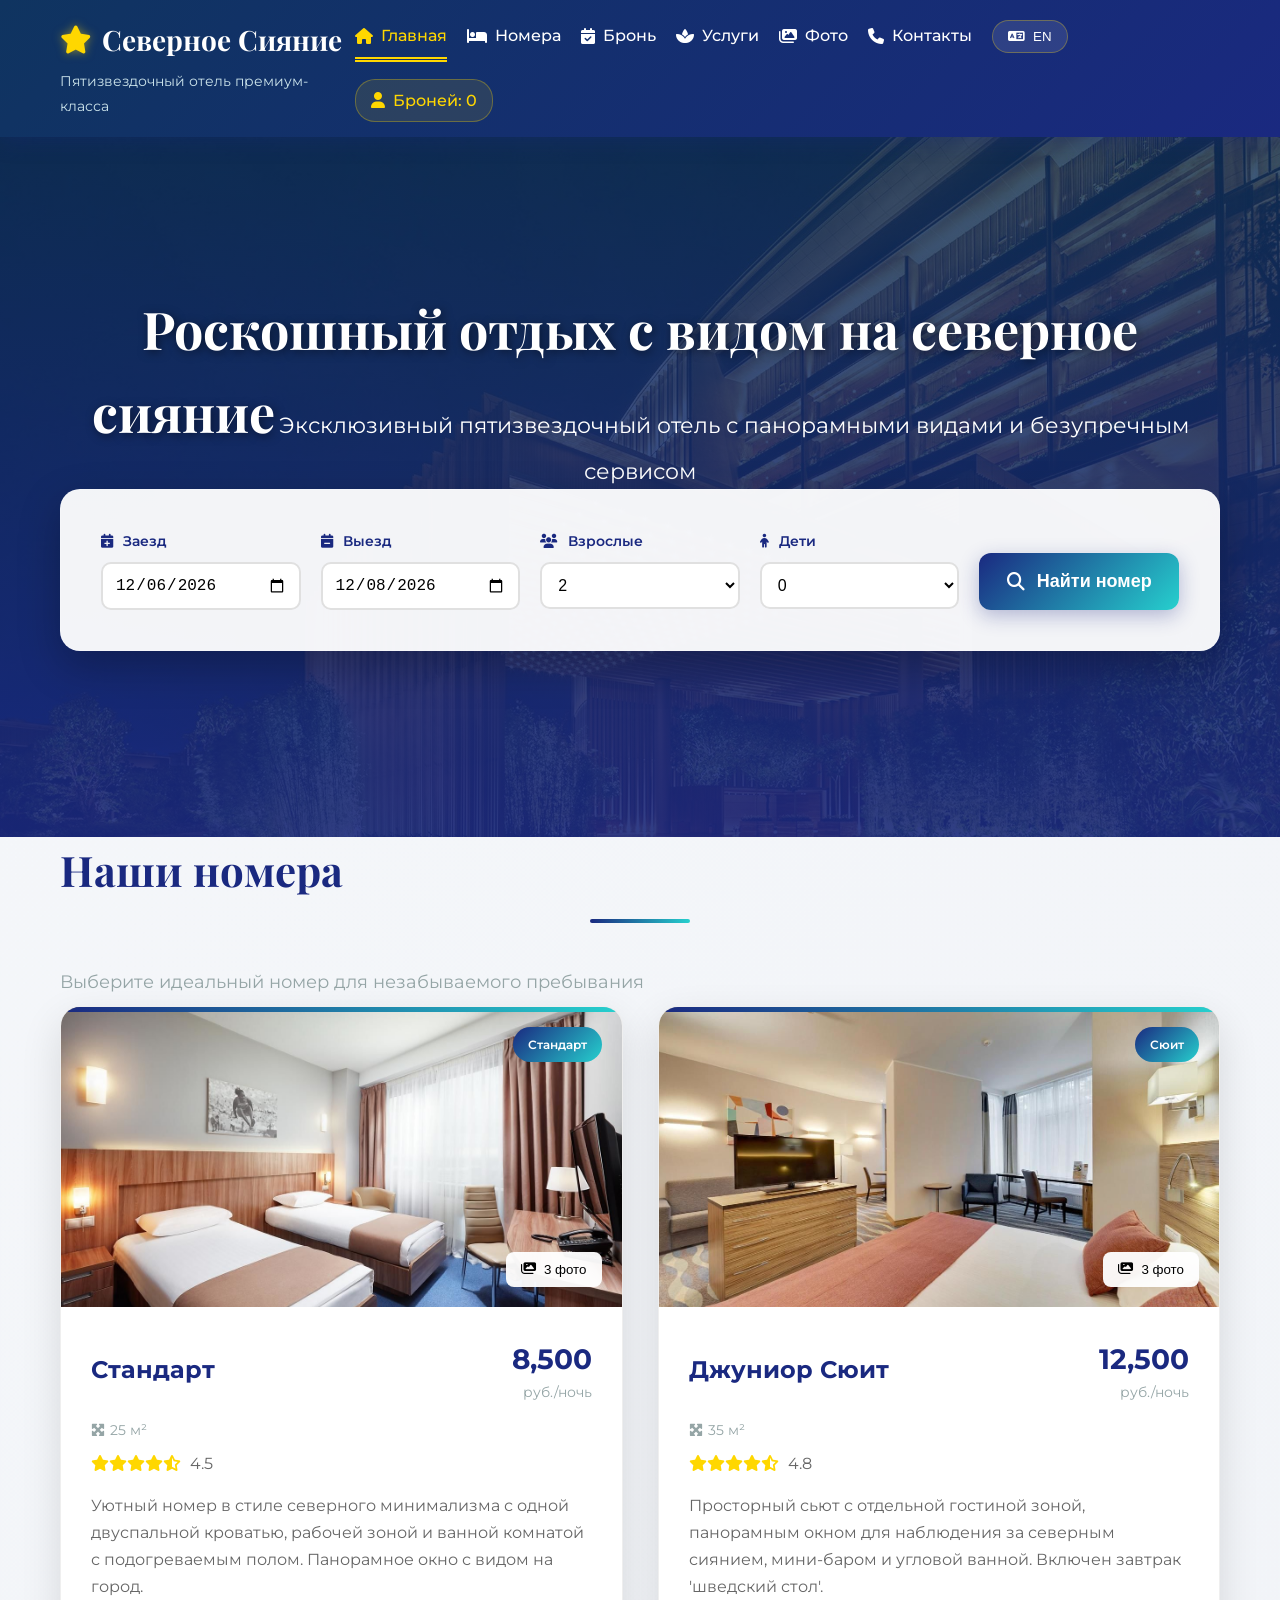
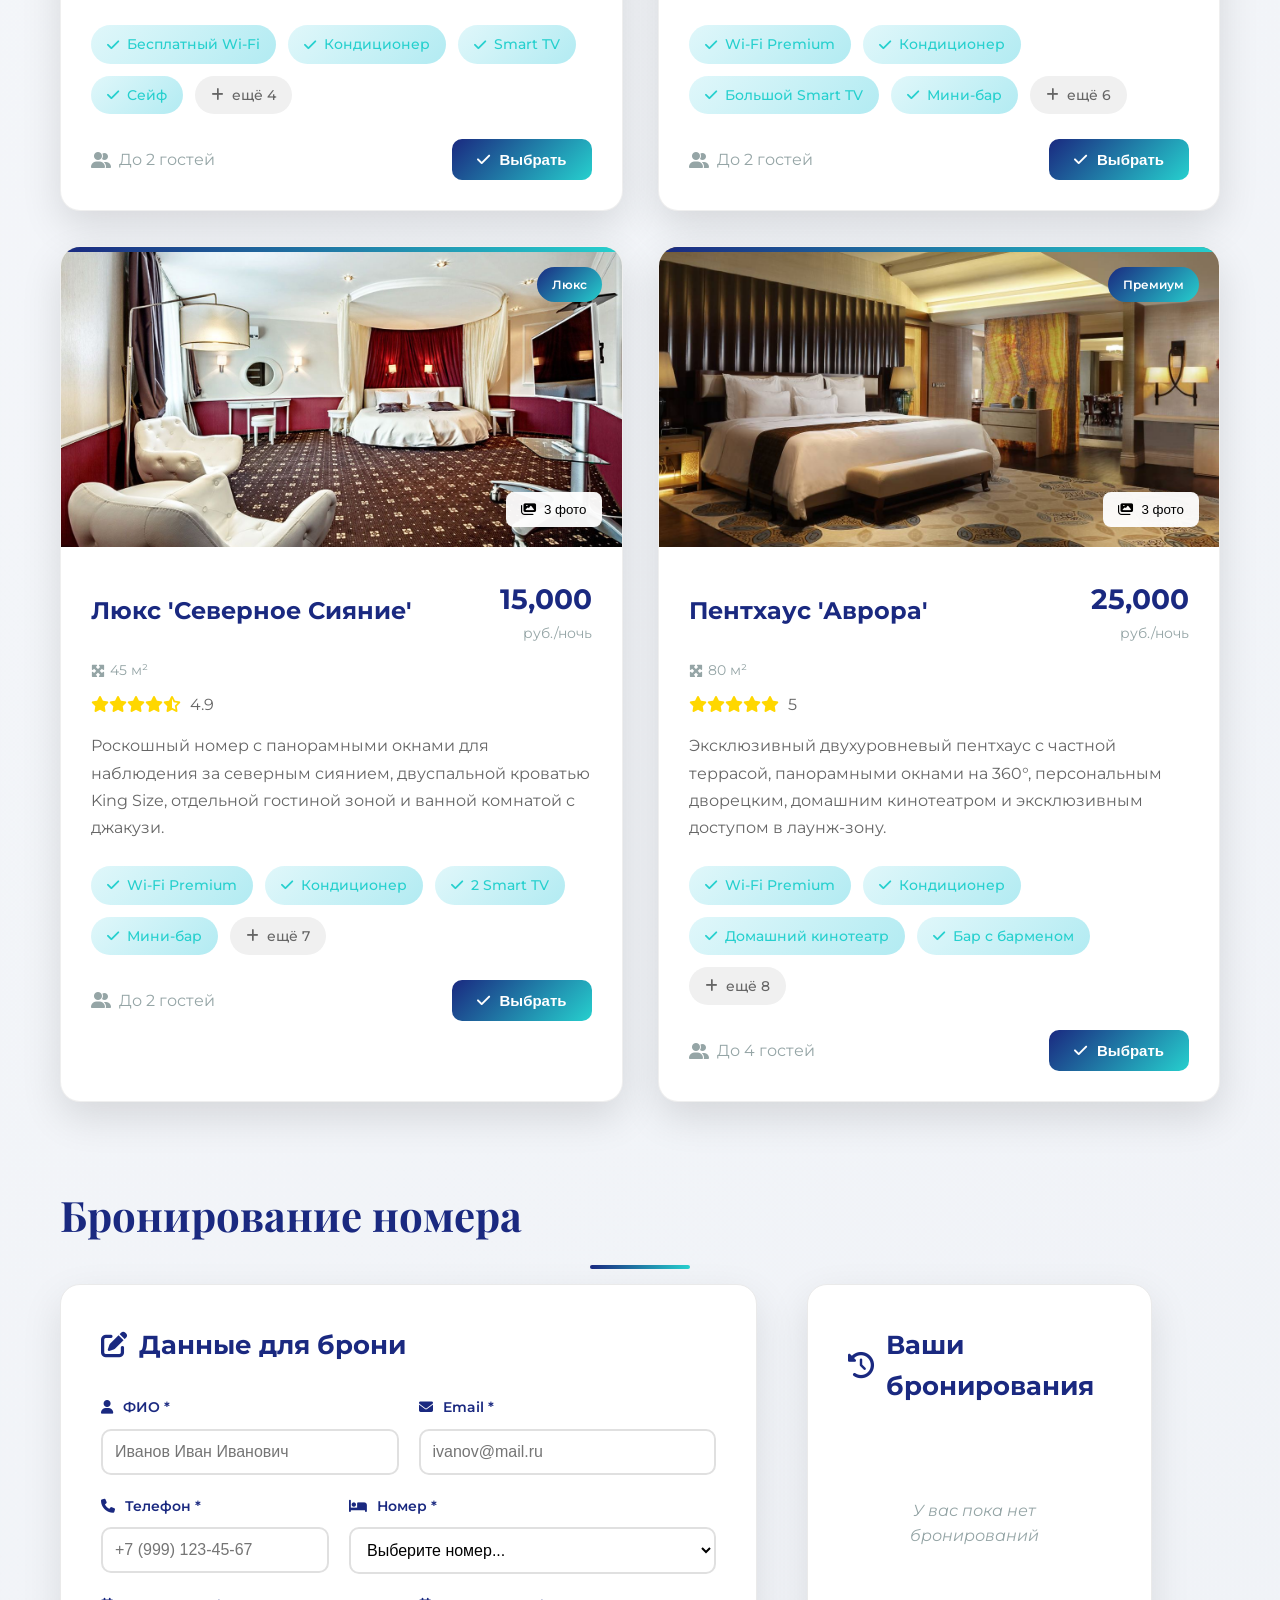
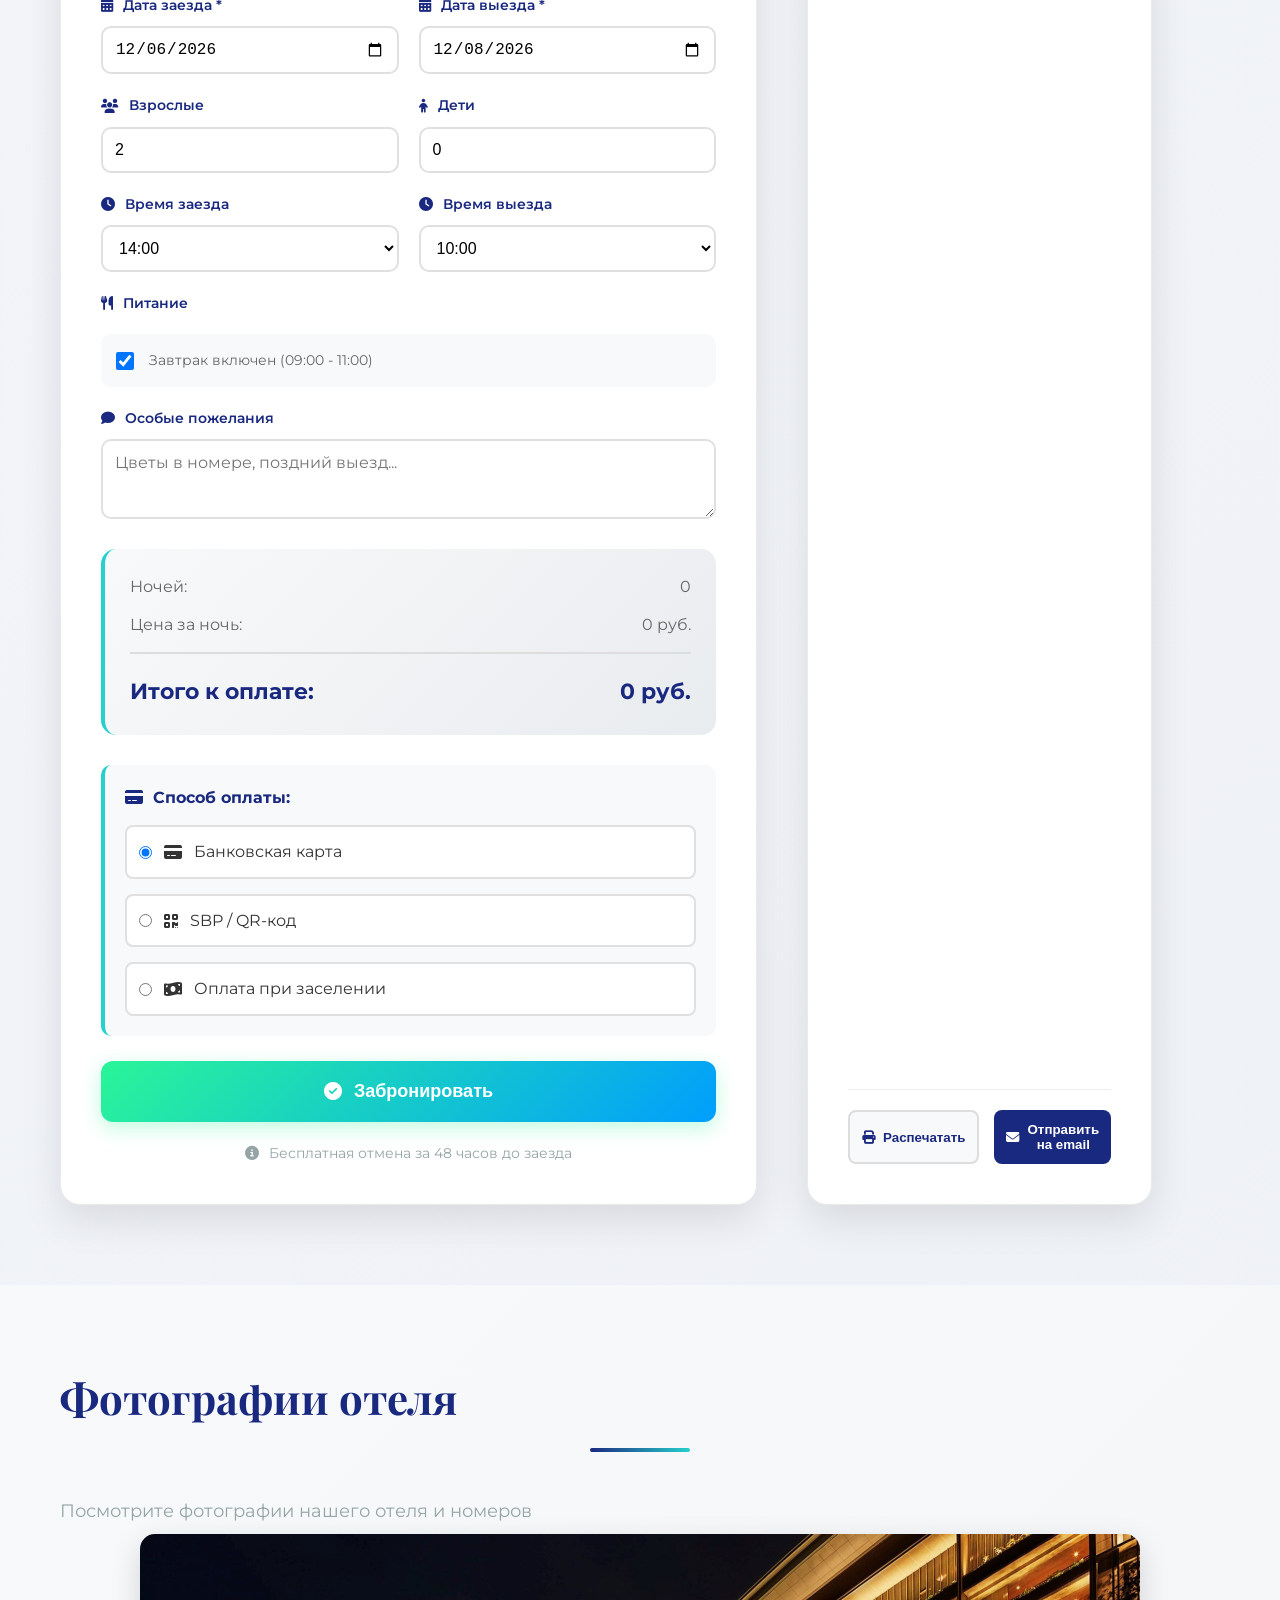
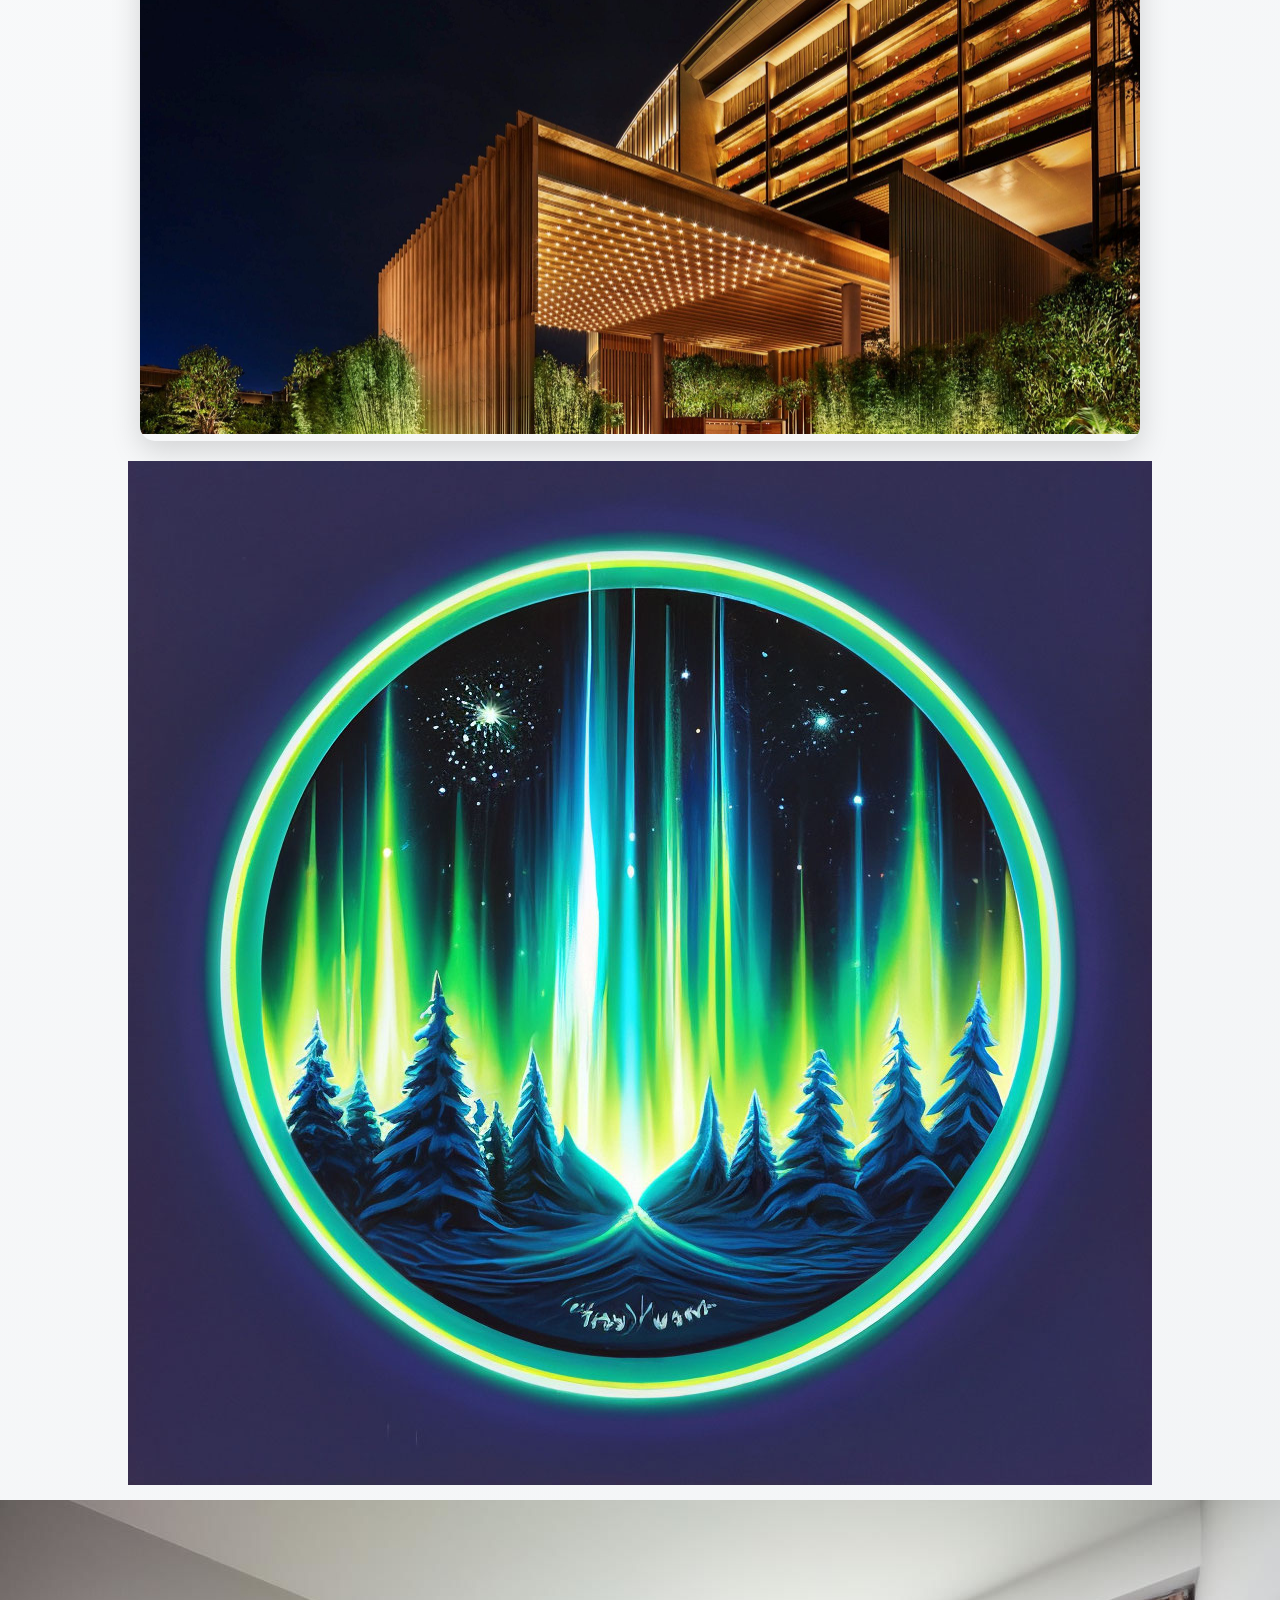
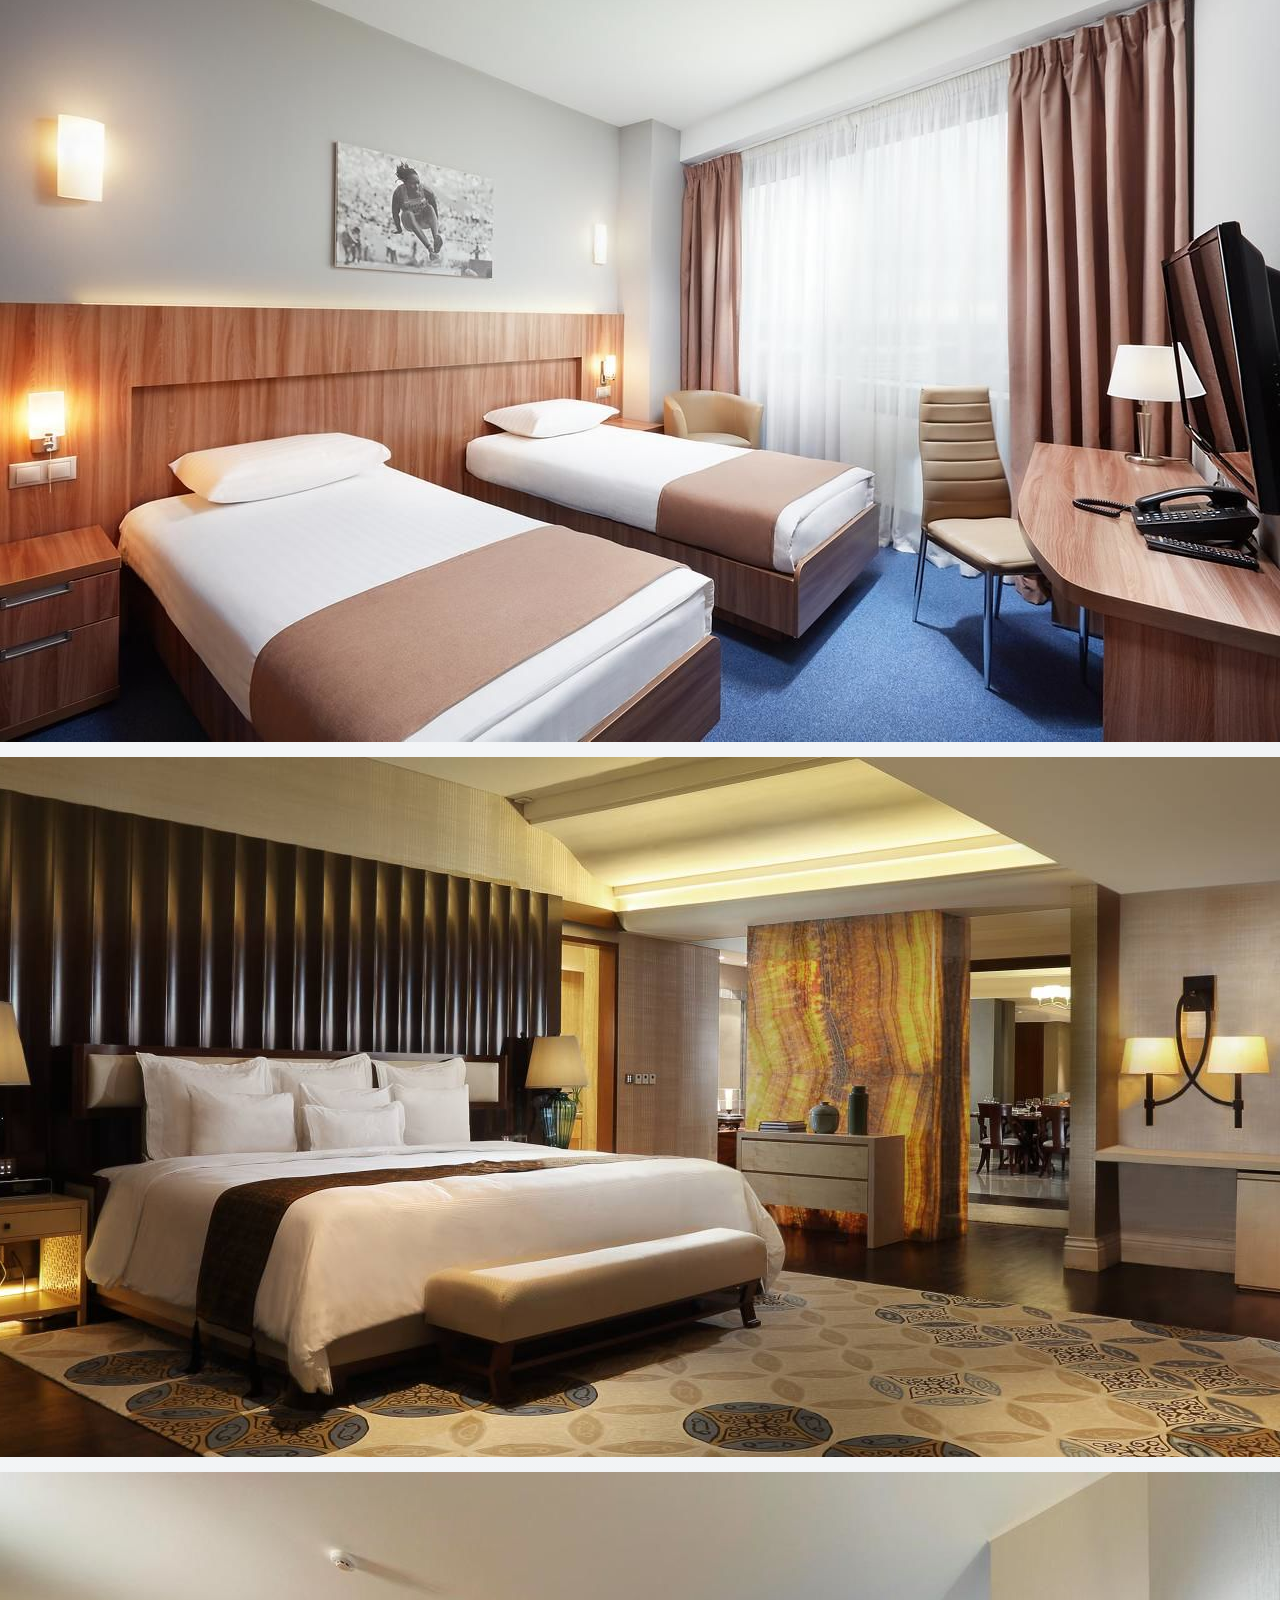
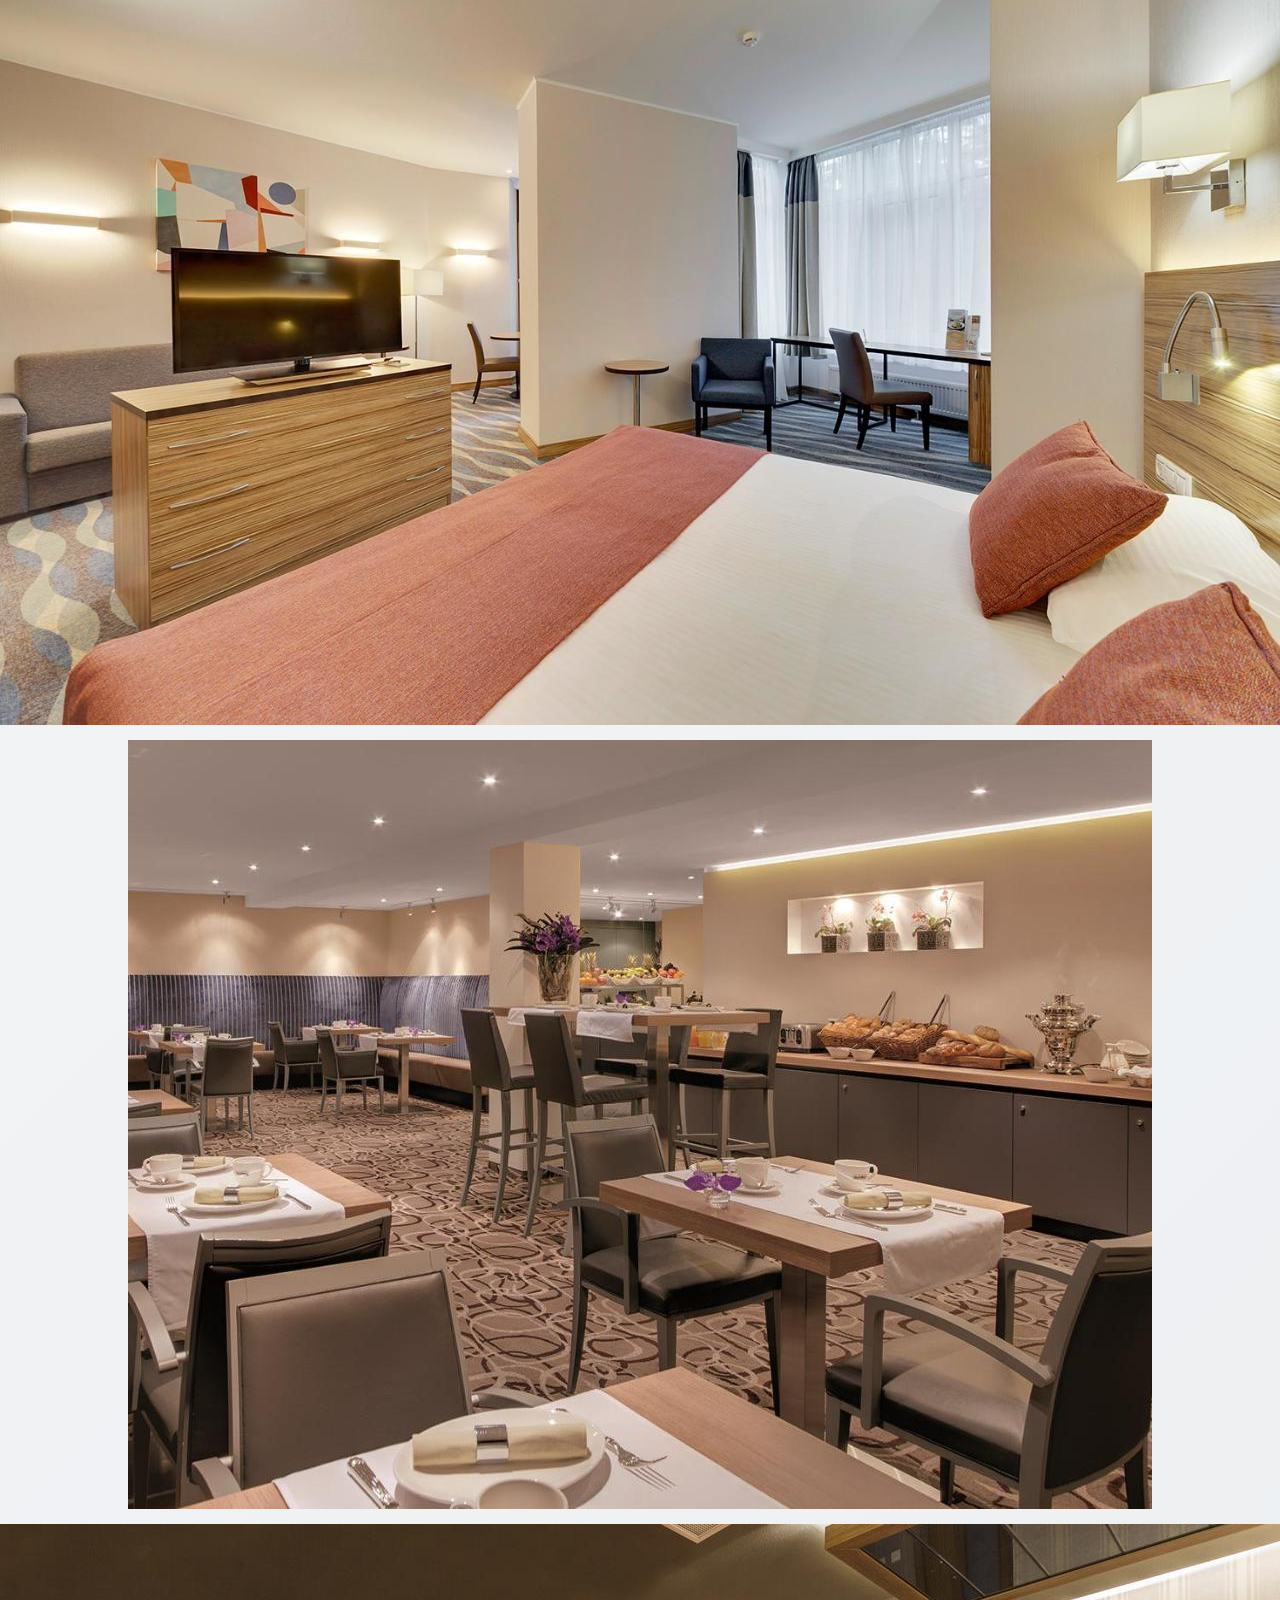
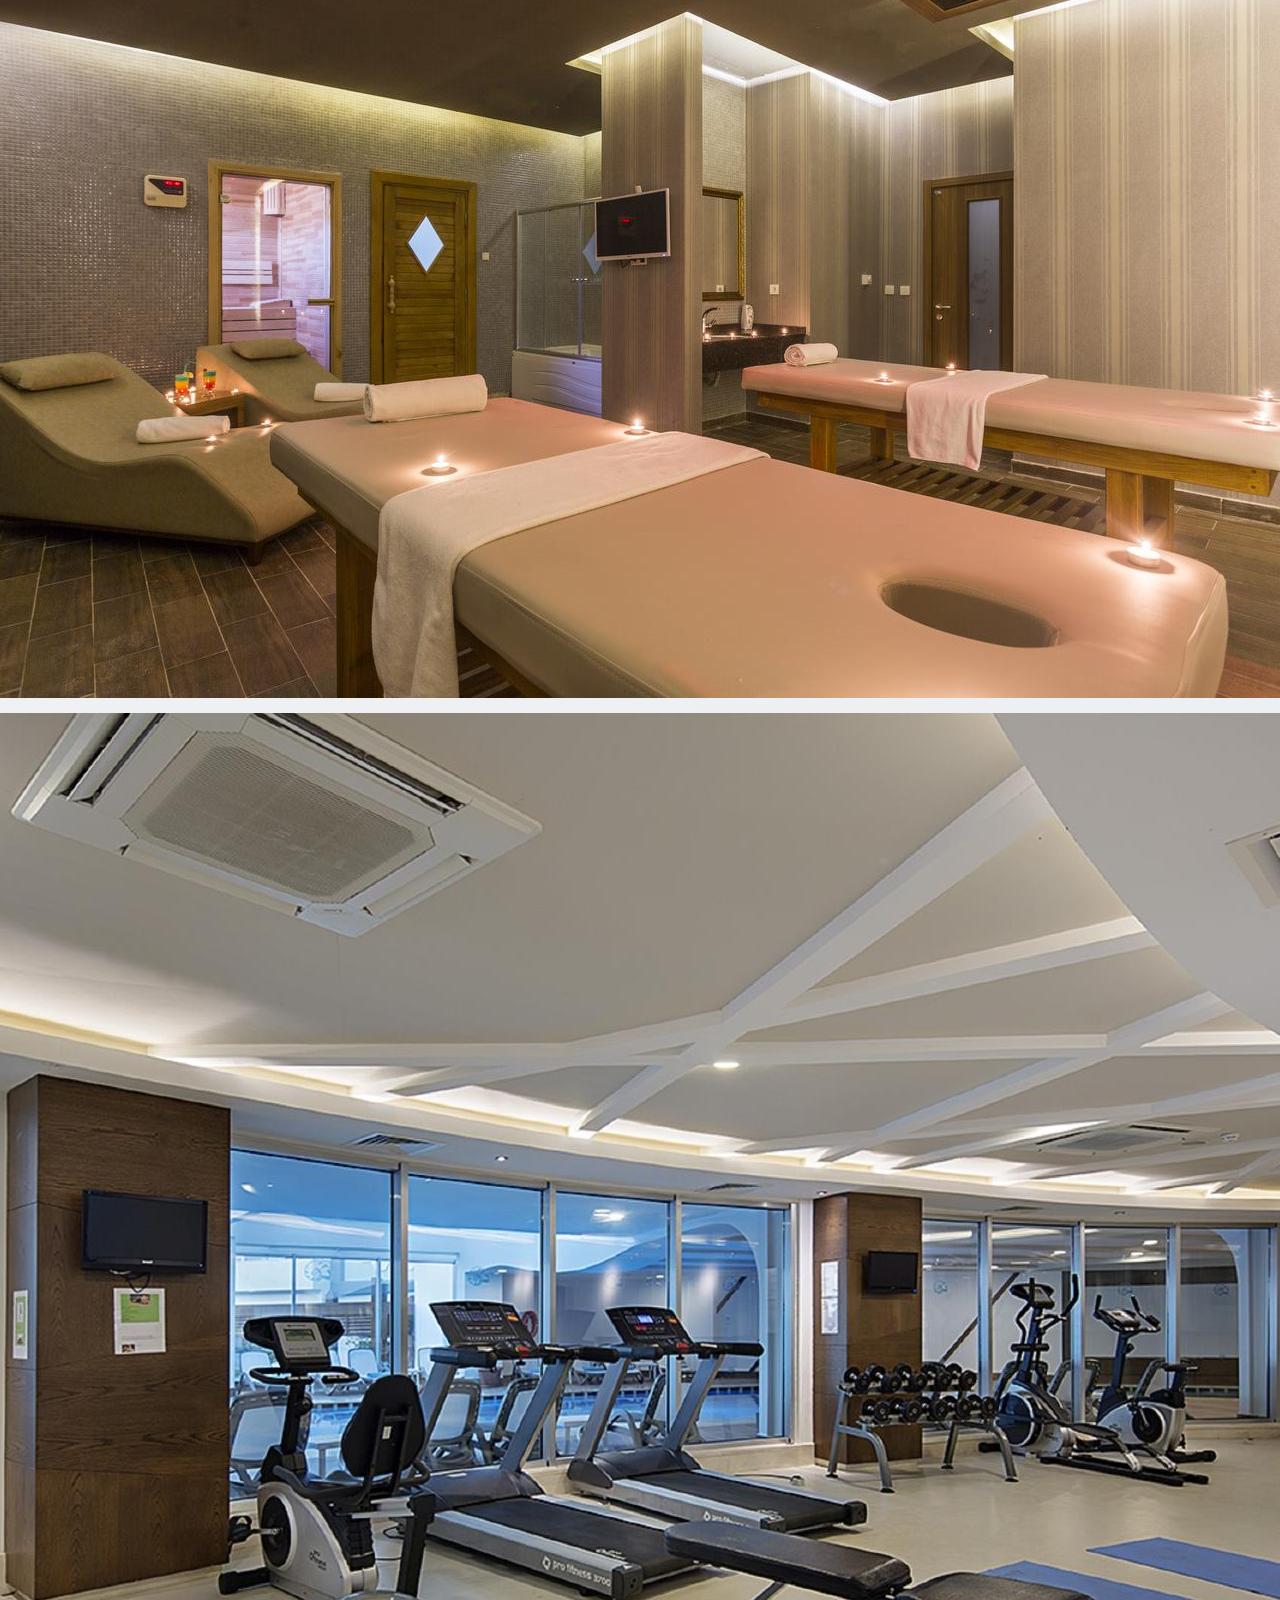
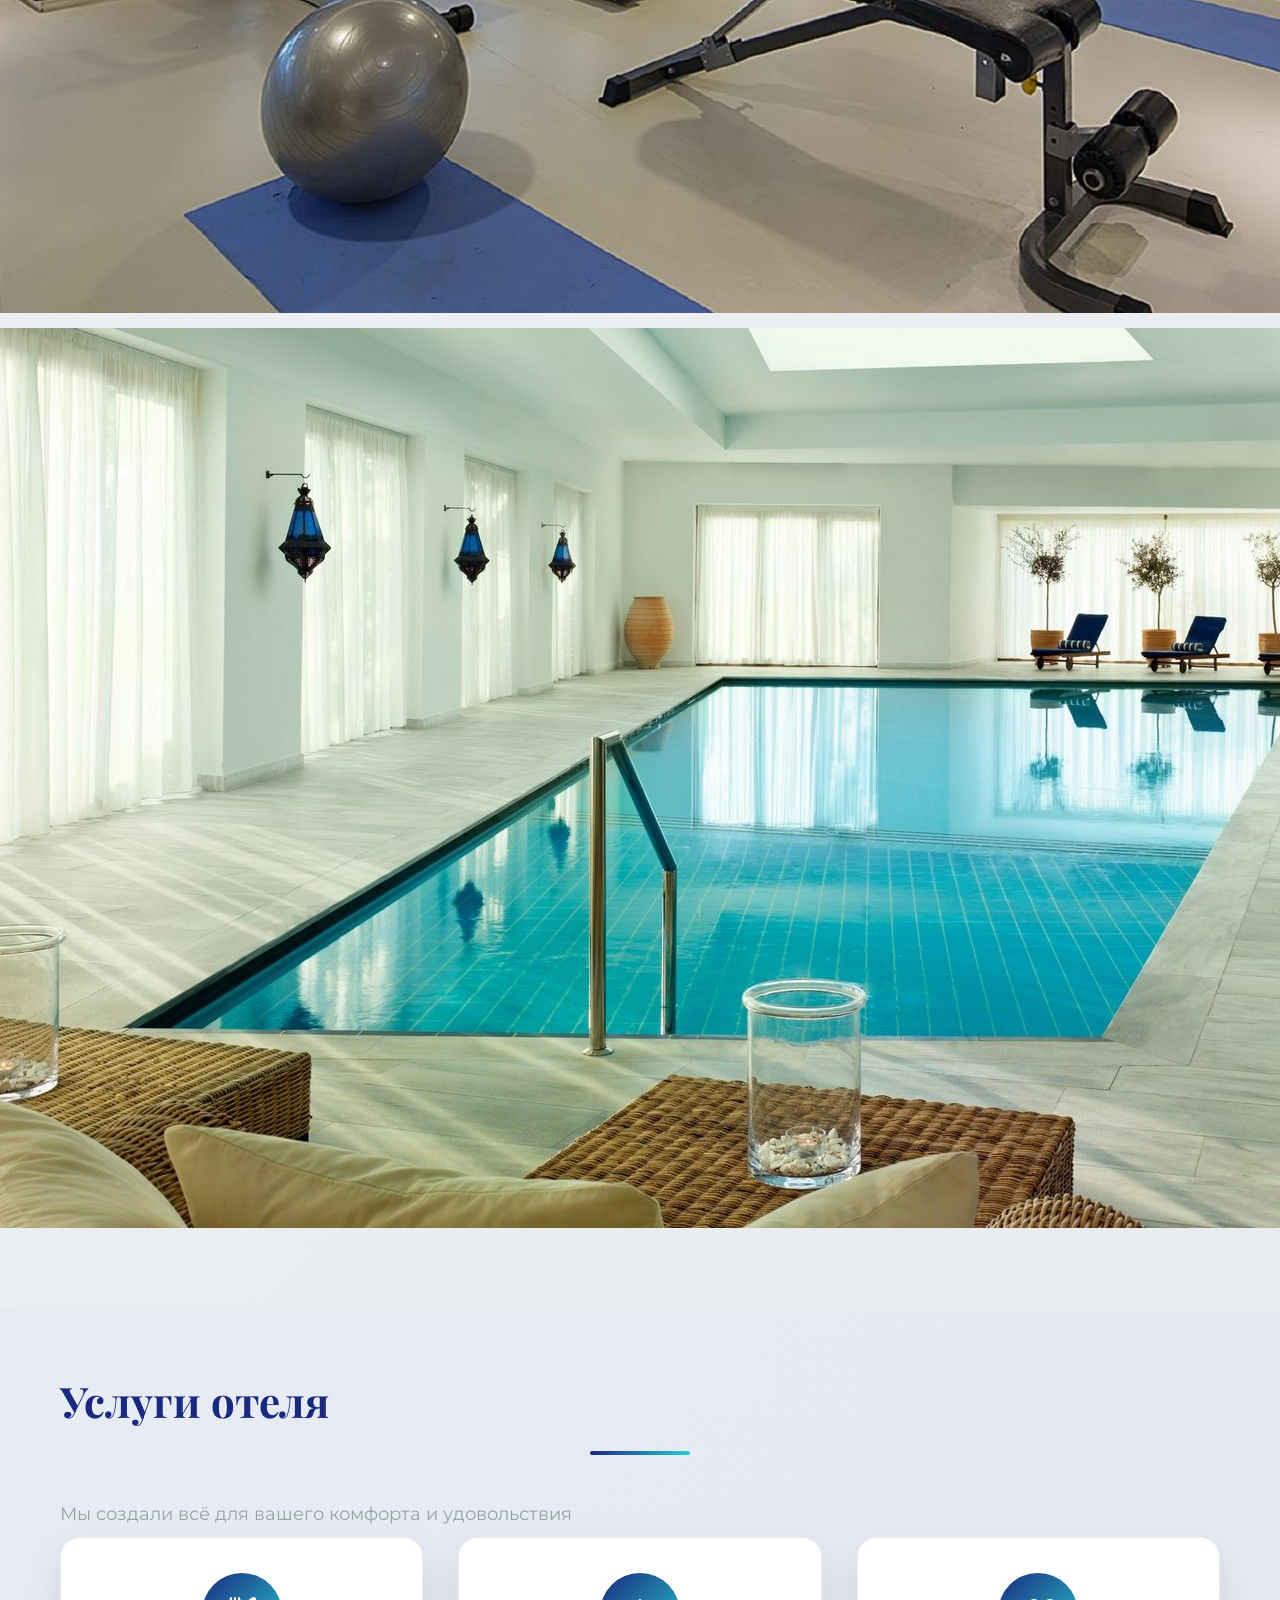
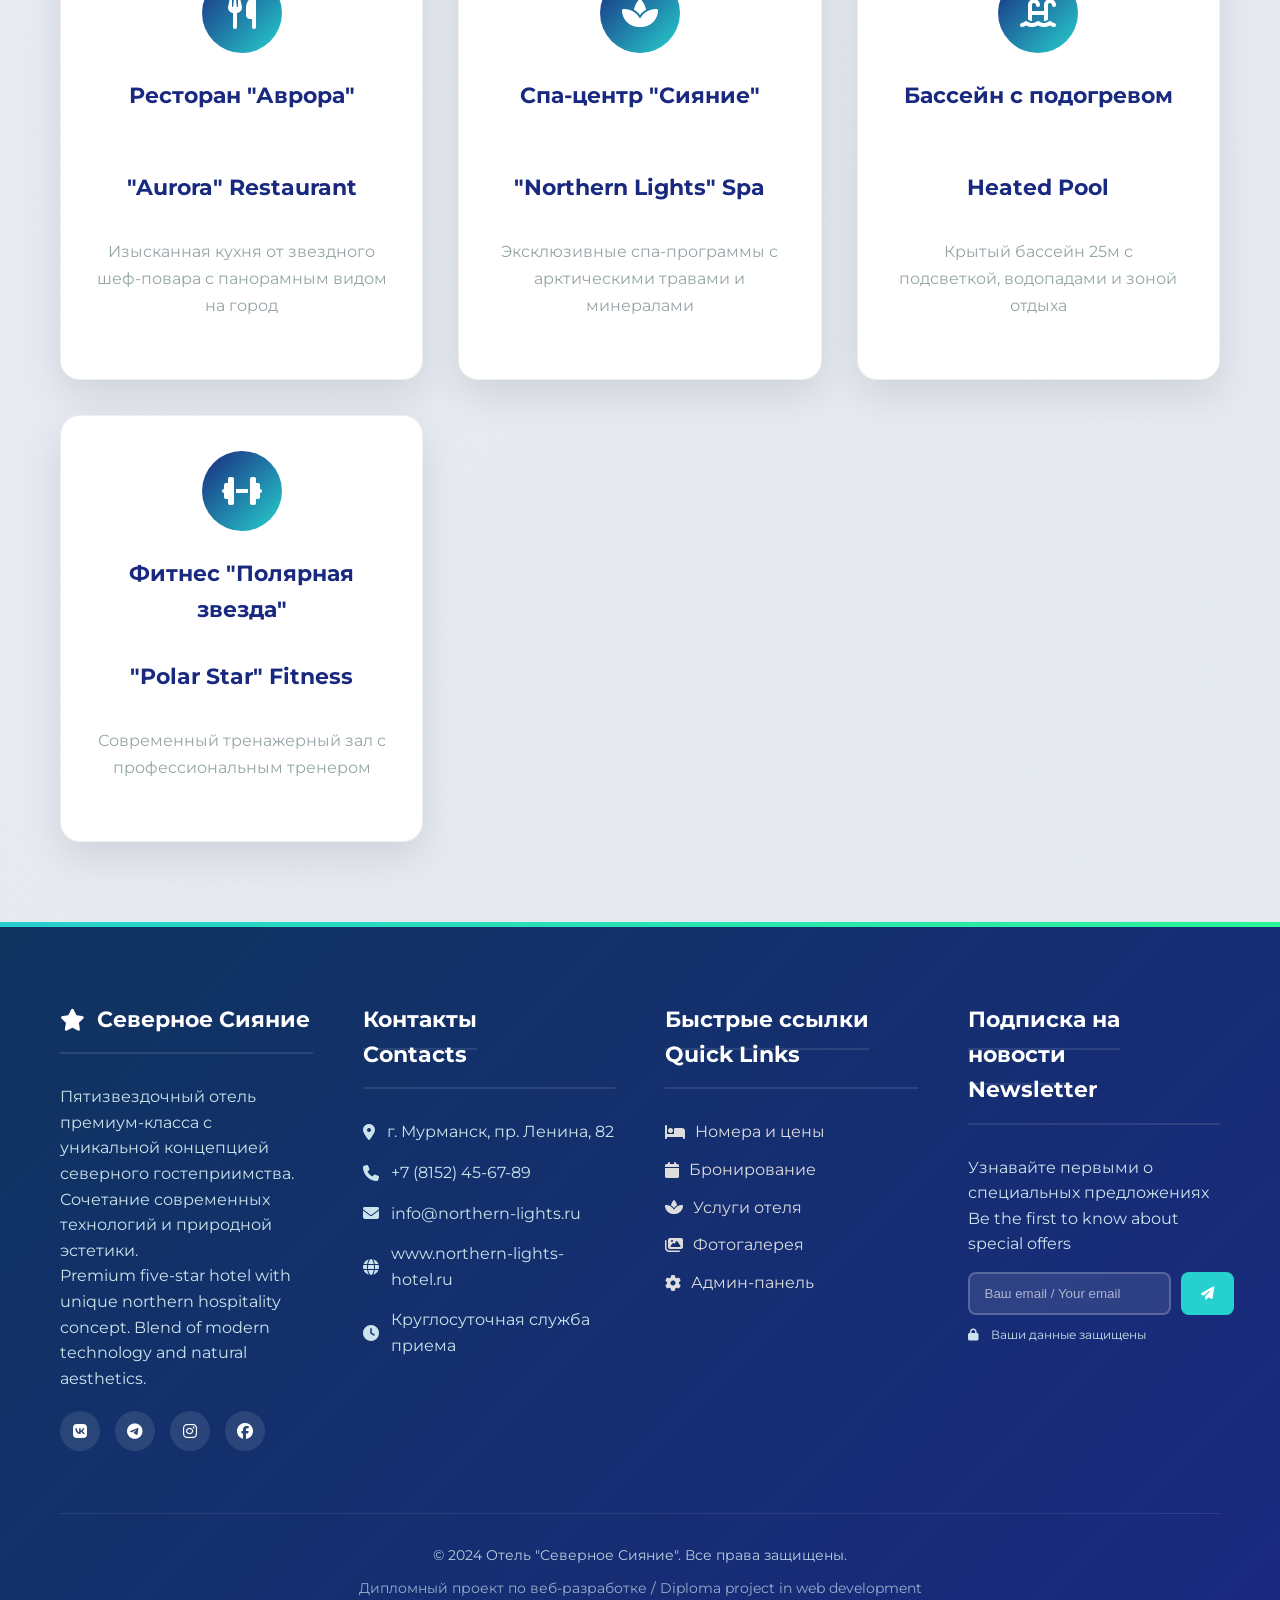
==== index.html @ 42840da8 "Add files via upload" ====
<!DOCTYPE html>
<html lang="ru">
<head>
    <meta charset="UTF-8">
    <meta name="viewport" content="width=device-width, initial-scale=1.0">
    <title>Hotel "Northern Lights" - Отель "Северное Сияние"</title>
    <link rel="stylesheet" href="styles.css">
    <link rel="stylesheet" href="https://cdnjs.cloudflare.com/ajax/libs/font-awesome/6.4.0/css/all.min.css">
    <link href="https://fonts.googleapis.com/css2?family=Montserrat:wght@300;400;500;600;700&family=Playfair+Display:wght@400;500;600&display=swap" rel="stylesheet">
    <link rel="stylesheet" href="https://cdn.jsdelivr.net/npm/swiper@9/swiper-bundle.min.css">
</head>
<body>
    <!-- Шапка -->
    <header class="header">
        <div class="container">
            <div class="logo">
                <h1><i class="fas fa-star"></i> <span class="ru-text">Северное Сияние</span><span class="en-text">Northern Lights</span></h1>
                <p class="ru-text">Пятизвездочный отель премиум-класса</p>
                <p class="en-text">Premium five-star hotel</p>
            </div>
            <nav class="nav">
                <a href="#home" class="active"><i class="fas fa-home"></i> <span class="ru-text">Главная</span><span class="en-text">Home</span></a>
                <a href="#rooms"><i class="fas fa-bed"></i> <span class="ru-text">Номера</span><span class="en-text">Rooms</span></a>
                <a href="#booking"><i class="fas fa-calendar-check"></i> <span class="ru-text">Бронь</span><span class="en-text">Booking</span></a>
                <a href="#services"><i class="fas fa-spa"></i> <span class="ru-text">Услуги</span><span class="en-text">Services</span></a>
                <a href="#gallery"><i class="fas fa-images"></i> <span class="ru-text">Фото</span><span class="en-text">Photos</span></a>
                <a href="#contacts"><i class="fas fa-phone"></i> <span class="ru-text">Контакты</span><span class="en-text">Contacts</span></a>
                <button class="lang-switcher" id="langSwitch">
                    <i class="fas fa-language"></i> EN/RU
                </button>
                <a href="admin-panel.html" class="admin-btn"><i class="fas fa-cog"></i> <span class="ru-text">Админ</span><span class="en-text">Admin</span></a>
            </nav>
        </div>
    </header>

    <!-- Герой-секция -->
    <section class="hero" id="home">
        <div class="hero-bg"></div>
        <div class="container">
            <div class="hero-content">
                <h2 class="ru-text">Роскошный отдых с видом на северное сияние</h2>
                <h2 class="en-text">Luxury vacation with aurora borealis view</h2>
                <p class="ru-text">Эксклюзивный пятизвездочный отель с панорамными видами и безупречным сервисом</p>
                <p class="en-text">Exclusive five-star hotel with panoramic views and impeccable service</p>
                
                <!-- Форма поиска -->
                <div class="search-box">
                    <div class="input-group">
                        <label><i class="fas fa-calendar-plus"></i> <span class="ru-text">Заезд</span><span class="en-text">Check-in</span></label>
                        <input type="date" id="checkin">
                    </div>
                    <div class="input-group">
                        <label><i class="fas fa-calendar-minus"></i> <span class="ru-text">Выезд</span><span class="en-text">Check-out</span></label>
                        <input type="date" id="checkout">
                    </div>
                    <div class="input-group">
                        <label><i class="fas fa-users"></i> <span class="ru-text">Взрослые</span><span class="en-text">Adults</span></label>
                        <select id="adults">
                            <option value="1">1</option>
                            <option value="2" selected>2</option>
                            <option value="3">3</option>
                            <option value="4">4</option>
                        </select>
                    </div>
                    <div class="input-group">
                        <label><i class="fas fa-child"></i> <span class="ru-text">Дети</span><span class="en-text">Children</span></label>
                        <select id="children">
                            <option value="0" selected>0</option>
                            <option value="1">1</option>
                            <option value="2">2</option>
                            <option value="3">3</option>
                        </select>
                    </div>
                    <button class="btn-search" id="searchBtn">
                        <i class="fas fa-search"></i> <span class="ru-text">Найти номер</span><span class="en-text">Find Room</span>
                    </button>
                </div>
            </div>
        </div>
    </section>

    <!-- Номера -->
    <section class="rooms" id="rooms">
        <div class="container">
            <h2 class="section-title ru-text">Наши номера</h2>
            <h2 class="section-title en-text">Our Rooms</h2>
            <p class="section-subtitle ru-text">Выберите идеальный номер для незабываемого пребывания</p>
            <p class="section-subtitle en-text">Choose the perfect room for an unforgettable stay</p>
            
            <div class="rooms-grid" id="roomsGrid">
                <!-- Номера загружаются через JS -->
            </div>
        </div>
    </section>

    <!-- Бронирование -->
    <section class="booking" id="booking">
        <div class="container">
            <h2 class="section-title ru-text">Бронирование номера</h2>
            <h2 class="section-title en-text">Room Booking</h2>
            
            <div class="booking-container">
                <div class="booking-form">
                    <h3><i class="fas fa-edit"></i> <span class="ru-text">Данные для брони</span><span class="en-text">Booking Details</span></h3>
                    
                    <div class="form-row">
                        <div class="input-group">
                            <label><i class="fas fa-user"></i> <span class="ru-text">ФИО *</span><span class="en-text">Full Name *</span></label>
                            <input type="text" id="fullName" placeholder="Иванов Иван Иванович" required>
                        </div>
                        <div class="input-group">
                            <label><i class="fas fa-envelope"></i> Email *</label>
                            <input type="email" id="email" placeholder="ivanov@mail.ru" required>
                        </div>
                    </div>
                    
                    <div class="form-row">
                        <div class="input-group">
                            <label><i class="fas fa-phone"></i> <span class="ru-text">Телефон *</span><span class="en-text">Phone *</span></label>
                            <input type="tel" id="phone" placeholder="+7 (999) 123-45-67" required>
                        </div>
                        <div class="input-group">
                            <label><i class="fas fa-bed"></i> <span class="ru-text">Номер *</span><span class="en-text">Room *</span></label>
                            <select id="roomSelect" required>
                                <option value=""><span class="ru-text">Выберите номер...</span><span class="en-text">Select room...</span></option>
                            </select>
                        </div>
                    </div>
                    
                    <div class="form-row">
                        <div class="input-group">
                            <label><i class="fas fa-calendar-alt"></i> <span class="ru-text">Дата заезда *</span><span class="en-text">Check-in Date *</span></label>
                            <input type="date" id="bookCheckin" required>
                        </div>
                        <div class="input-group">
                            <label><i class="fas fa-calendar-alt"></i> <span class="ru-text">Дата выезда *</span><span class="en-text">Check-out Date *</span></label>
                            <input type="date" id="bookCheckout" required>
                        </div>
                    </div>
                    
                    <div class="form-row">
                        <div class="input-group">
                            <label><i class="fas fa-users"></i> <span class="ru-text">Взрослые</span><span class="en-text">Adults</span></label>
                            <input type="number" id="bookAdults" min="1" max="4" value="2">
                        </div>
                        <div class="input-group">
                            <label><i class="fas fa-child"></i> <span class="ru-text">Дети</span><span class="en-text">Children</span></label>
                            <input type="number" id="bookChildren" min="0" max="3" value="0">
                        </div>
                    </div>
                    
                    <div class="form-row">
                        <div class="input-group">
                            <label><i class="fas fa-clock"></i> <span class="ru-text">Время заезда</span><span class="en-text">Check-in Time</span></label>
                            <select id="checkinTime">
                                <option value="14:00">14:00</option>
                                <option value="15:00">15:00</option>
                                <option value="16:00">16:00</option>
                                <option value="17:00">17:00</option>
                                <option value="18:00">18:00</option>
                            </select>
                        </div>
                        <div class="input-group">
                            <label><i class="fas fa-clock"></i> <span class="ru-text">Время выезда</span><span class="en-text">Check-out Time</span></label>
                            <select id="checkoutTime">
                                <option value="10:00">10:00</option>
                                <option value="11:00">11:00</option>
                                <option value="12:00">12:00</option>
                            </select>
                        </div>
                    </div>
                    
                    <div class="form-row">
                        <div class="input-group full-width">
                            <label><i class="fas fa-utensils"></i> <span class="ru-text">Питание</span><span class="en-text">Meals</span></label>
                            <div class="meal-option">
                                <input type="checkbox" id="breakfast" checked>
                                <label for="breakfast">
                                    <span class="ru-text">Завтрак включен (09:00 - 11:00)</span>
                                    <span class="en-text">Breakfast included (09:00 - 11:00)</span>
                                </label>
                            </div>
                        </div>
                    </div>
                    
                    <div class="form-row">
                        <div class="input-group full-width">
                            <label><i class="fas fa-comment"></i> <span class="ru-text">Особые пожелания</span><span class="en-text">Special Requests</span></label>
                            <textarea id="specialRequests" placeholder="Цветы в номере, поздний выезд..." rows="2"></textarea>
                        </div>
                    </div>
                    
                    <div class="price-box">
                        <div class="price-info">
                            <span class="ru-text">Ночей:</span>
                            <span class="en-text">Nights:</span>
                            <span id="nightsCount">0</span>
                        </div>
                        <div class="price-info">
                            <span class="ru-text">Цена за ночь:</span>
                            <span class="en-text">Price per night:</span>
                            <span id="nightPrice">0 руб.</span>
                        </div>
                        <div class="price-total">
                            <span class="ru-text">Итого к оплате:</span>
                            <span class="en-text">Total:</span>
                            <span id="totalPrice">0 руб.</span>
                        </div>
                    </div>
                    
                    <div class="payment-methods">
                        <h4><i class="fas fa-credit-card"></i> <span class="ru-text">Способ оплаты:</span><span class="en-text">Payment Method:</span></h4>
                        <div class="payment-options">
                            <label>
                                <input type="radio" name="payment" value="card" checked>
                                <i class="fas fa-credit-card"></i> <span class="ru-text">Банковская карта</span><span class="en-text">Credit Card</span>
                            </label>
                            <label>
                                <input type="radio" name="payment" value="qr">
                                <i class="fas fa-qrcode"></i> <span class="ru-text">SBP / QR-код</span><span class="en-text">SBP / QR Code</span>
                            </label>
                            <label>
                                <input type="radio" name="payment" value="cash">
                                <i class="fas fa-money-bill-wave"></i> <span class="ru-text">Оплата при заселении</span><span class="en-text">Payment on Arrival</span>
                            </label>
                        </div>
                    </div>
                    
                    <button class="btn-book" id="bookBtn">
                        <i class="fas fa-check-circle"></i> <span class="ru-text">Забронировать</span><span class="en-text">Book Now</span>
                    </button>
                    
                    <p class="note"><i class="fas fa-info-circle"></i> <span class="ru-text">Бесплатная отмена за 48 часов до заезда</span><span class="en-text">Free cancellation 48 hours before check-in</span></p>
                </div>
                
                <div class="bookings-list">
                    <h3><i class="fas fa-history"></i> <span class="ru-text">Ваши бронирования</span><span class="en-text">Your Bookings</span></h3>
                    <div class="bookings-container" id="bookingsContainer">
                        <p class="empty ru-text">У вас пока нет бронирований</p>
                        <p class="empty en-text">You have no bookings yet</p>
                    </div>
                    <div class="booking-actions">
                        <button class="action-btn print-btn" id="printBookings">
                            <i class="fas fa-print"></i> <span class="ru-text">Распечатать</span><span class="en-text">Print</span>
                        </button>
                        <button class="action-btn email-btn" id="emailBookings">
                            <i class="fas fa-envelope"></i> <span class="ru-text">Отправить на email</span><span class="en-text">Send by Email</span>
                        </button>
                    </div>
                </div>
            </div>
        </div>
    </section>

    <!-- Галерея отеля -->
    <section class="gallery" id="gallery">
        <div class="container">
            <h2 class="section-title ru-text">Фотографии отеля</h2>
            <h2 class="section-title en-text">Hotel Photos</h2>
            <p class="section-subtitle ru-text">Посмотрите фотографии нашего отеля и номеров</p>
            <p class="section-subtitle en-text">View photos of our hotel and rooms</p>
            
            <div class="hotel-gallery">
                <div class="gallery-main">
                    <img id="mainGalleryImage" src="images/hotel-exterior.jpg" alt="Отель Северное Сияние">
                </div>
                <div class="gallery-thumbs"><!-- Логотип -->
<img src="images/logo.png" alt="Логотип отеля">

<!-- Номера -->
<img src="images/room-standard.jpg" alt="Стандартный номер">
<img src="images/room-suite.jpg" alt="Сьют">
<img src="images/junior-suite.jpg" alt="Джуниор сьют">

<!-- Ресторан -->
<img src="images/restaurant1.jpg" alt="Ресторан">

<!-- СПА -->
<img src="images/spa-center1.jpg" alt="СПА центр">

<!-- Фитнес -->
<img src="images/fitness-gym1.jpg" alt="Фитнес зал">

<!-- Бассейн -->
<img src="images/pool.jpg" alt="Бассейн">
                </div>
            </div>
        </div>
    </section>

    <!-- Услуги -->
    <section class="services" id="services">
        <div class="container">
            <h2 class="section-title ru-text">Услуги отеля</h2>
            <h2 class="section-title en-text">Hotel Services</h2>
            <p class="section-subtitle ru-text">Мы создали всё для вашего комфорта и удовольствия</p>
            <p class="section-subtitle en-text">Everything for your comfort and pleasure</p>
            
            <div class="services-grid">
                <div class="service-card">
                    <div class="service-icon">
                        <i class="fas fa-utensils"></i>
                    </div>
                    <h3 class="ru-text">Ресторан "Аврора"</h3>
                    <h3 class="en-text">"Aurora" Restaurant</h3>
                    <p class="ru-text">Изысканная кухня от звездного шеф-повара с панорамным видом на город</p>
                    <p class="en-text">Exquisite cuisine from a star chef with panoramic city views</p>
                </div>
                <div class="service-card">
                    <div class="service-icon">
                        <i class="fas fa-spa"></i>
                    </div>
                    <h3 class="ru-text">Спа-центр "Сияние"</h3>
                    <h3 class="en-text">"Northern Lights" Spa</h3>
                    <p class="ru-text">Эксклюзивные спа-программы с арктическими травами и минералами</p>
                    <p class="en-text">Exclusive spa treatments with arctic herbs and minerals</p>
                </div>
                <div class="service-card">
                    <div class="service-icon">
                        <i class="fas fa-swimming-pool"></i>
                    </div>
                    <h3 class="ru-text">Бассейн с подогревом</h3>
                    <h3 class="en-text">Heated Pool</h3>
                    <p class="ru-text">Крытый бассейн 25м с подсветкой, водопадами и зоной отдыха</p>
                    <p class="en-text">25m indoor pool with lighting, waterfalls and relaxation area</p>
                </div>
                <div class="service-card">
                    <div class="service-icon">
                        <i class="fas fa-dumbbell"></i>
                    </div>
                    <h3 class="ru-text">Фитнес "Полярная звезда"</h3>
                    <h3 class="en-text">"Polar Star" Fitness</h3>
                    <p class="ru-text">Современный тренажерный зал с профессиональным тренером</p>
                    <p class="en-text">Modern gym with professional trainer</p>
                </div>
            </div>
        </div>
    </section>

    <!-- Контакты -->
    <footer class="footer" id="contacts">
        <div class="container">
            <div class="footer-content">
                <div class="footer-col">
                    <h3><i class="fas fa-star"></i> <span class="ru-text">Северное Сияние</span><span class="en-text">Northern Lights</span></h3>
                    <p class="ru-text">Пятизвездочный отель премиум-класса с уникальной концепцией северного гостеприимства. Сочетание современных технологий и природной эстетики.</p>
                    <p class="en-text">Premium five-star hotel with unique northern hospitality concept. Blend of modern technology and natural aesthetics.</p>
                    <div class="social-links">
                        <a href="#"><i class="fab fa-vk"></i></a>
                        <a href="#"><i class="fab fa-telegram"></i></a>
                        <a href="#"><i class="fab fa-instagram"></i></a>
                        <a href="#"><i class="fab fa-facebook"></i></a>
                    </div>
                </div>
                
                <div class="footer-col">
                    <h3 class="ru-text">Контакты</h3>
                    <h3 class="en-text">Contacts</h3>
                    <p><i class="fas fa-map-marker-alt"></i> <span class="ru-text">г. Мурманск, пр. Ленина, 82</span><span class="en-text">Murmansk, Lenina Ave., 82</span></p>
                    <p><i class="fas fa-phone"></i> +7 (8152) 45-67-89</p>
                    <p><i class="fas fa-envelope"></i> info@northern-lights.ru</p>
                    <p><i class="fas fa-globe"></i> www.northern-lights-hotel.ru</p>
                    <p><i class="fas fa-clock"></i> <span class="ru-text">Круглосуточная служба приема</span><span class="en-text">24/7 Reception</span></p>
                </div>
                
                <div class="footer-col">
                    <h3 class="ru-text">Быстрые ссылки</h3>
                    <h3 class="en-text">Quick Links</h3>
                    <a href="#rooms"><i class="fas fa-bed"></i> <span class="ru-text">Номера и цены</span><span class="en-text">Rooms & Prices</span></a>
                    <a href="#booking"><i class="fas fa-calendar"></i> <span class="ru-text">Бронирование</span><span class="en-text">Booking</span></a>
                    <a href="#services"><i class="fas fa-spa"></i> <span class="ru-text">Услуги отеля</span><span class="en-text">Hotel Services</span></a>
                    <a href="#gallery"><i class="fas fa-images"></i> <span class="ru-text">Фотогалерея</span><span class="en-text">Photo Gallery</span></a>
                    <a href="admin-panel.html"><i class="fas fa-cog"></i> <span class="ru-text">Админ-панель</span><span class="en-text">Admin Panel</span></a>
                </div>
                
                <div class="footer-col">
                    <h3 class="ru-text">Подписка на новости</h3>
                    <h3 class="en-text">Newsletter</h3>
                    <p class="ru-text">Узнавайте первыми о специальных предложениях</p>
                    <p class="en-text">Be the first to know about special offers</p>
                    <div class="subscribe-form">
                        <input type="email" placeholder="Ваш email / Your email">
                        <button><i class="fas fa-paper-plane"></i></button>
                    </div>
                    <p class="privacy-note"><i class="fas fa-lock"></i> <span class="ru-text">Ваши данные защищены</span><span class="en-text">Your data is protected</span></p>
                </div>
            </div>
            
            <div class="footer-bottom">
                <p>&copy; 2024 <span class="ru-text">Отель "Северное Сияние". Все права защищены.</span><span class="en-text">Hotel "Northern Lights". All rights reserved.</span></p>
                <p style="font-size: 14px; margin-top: 10px; opacity: 0.8;">Дипломный проект по веб-разработке / Diploma project in web development</p>
            </div>
        </div>
    </footer>

    <!-- Модальные окна -->
    <div class="modal" id="successModal">
        <div class="modal-content">
            <span class="close">&times;</span>
            <div class="modal-icon success">
                <i class="fas fa-check-circle"></i>
            </div>
            <h3 class="ru-text">Бронирование подтверждено!</h3>
            <h3 class="en-text">Booking Confirmed!</h3>
            <p id="modalMessage" class="ru-text">Ваш номер успешно забронирован. Подробности отправлены на email.</p>
            <p id="modalMessageEn" class="en-text">Your room has been successfully booked. Details sent to email.</p>
            <div class="booking-details" id="bookingDetails"></div>
            <button class="btn-ok" id="closeModal">OK</button>
        </div>
    </div>

    <div class="modal" id="cancelModal">
        <div class="modal-content">
            <span class="close">&times;</span>
            <div class="modal-icon warning">
                <i class="fas fa-exclamation-triangle"></i>
            </div>
            <h3 class="ru-text">Отменить бронирование?</h3>
            <h3 class="en-text">Cancel Booking?</h3>
            <p class="ru-text">Вы уверены, что хотите отменить это бронирование?</p>
            <p class="en-text">Are you sure you want to cancel this booking?</p>
            <div class="modal-buttons">
                <button class="btn-cancel-no ru-text">Нет</button>
                <button class="btn-cancel-no en-text">No</button>
                <button class="btn-cancel-yes ru-text">Да, отменить</button>
                <button class="btn-cancel-yes en-text">Yes, Cancel</button>
            </div>
        </div>
    </div>

    <!-- Модальное окно просмотра фото номера -->
    <div class="modal" id="roomPhotosModal">
        <div class="modal-content wide-modal">
            <span class="close">&times;</span>
            <h3 id="roomPhotosTitle" class="ru-text">Фотографии номера</h3>
            <h3 id="roomPhotosTitleEn" class="en-text">Room Photos</h3>
            <div class="room-photos-gallery" id="roomPhotosGallery">
                <!-- Фотографии загружаются через JS -->
            </div>
        </div>
    </div>

    <script src="https://cdn.jsdelivr.net/npm/swiper@9/swiper-bundle.min.js"></script>
    <script src="script.js"></script>
</body>
</html>
---- styles.css ----
/* Сброс стилей */
* {
    margin: 0;
    padding: 0;
    box-sizing: border-box;
}

:root {
    --northern-blue: #1a2980;
    --northern-teal: #26d0ce;
    --northern-purple: #8A2BE2;
    --northern-green: #2af598;
    --northern-dark: #0f3460;
    --northern-light: #e0f7fa;
    --northern-gold: #FFD700;
    --northern-silver: #C0C0C0;
    
    --primary: var(--northern-blue);
    --secondary: var(--northern-teal);
    --accent: var(--northern-purple);
    --success: var(--northern-green);
    --warning: #f39c12;
    --light: var(--northern-light);
    --dark: var(--northern-dark);
    --gold: var(--northern-gold);
    --silver: var(--northern-silver);
    --gray: #95a5a6;
}

body {
    font-family: 'Montserrat', sans-serif;
    line-height: 1.6;
    color: #333;
    background: linear-gradient(135deg, #f5f7fa 0%, #e4e8f0 100%);
}

.container {
    width: 100%;
    max-width: 1200px;
    margin: 0 auto;
    padding: 0 20px;
}

/* Языковые стили */
.ru-text, .en-text {
    display: none;
}

body:lang(ru) .ru-text,
body:lang(en) .en-text {
    display: inline;
}

body:lang(ru) .ru-text.block,
body:lang(en) .en-text.block {
    display: block;
}

/* Переключатель языка */
.lang-switcher {
    background: rgba(255, 255, 255, 0.1);
    color: white;
    border: 1px solid rgba(255, 215, 0, 0.3);
    padding: 8px 15px;
    border-radius: 20px;
    cursor: pointer;
    display: flex;
    align-items: center;
    gap: 8px;
    font-weight: 500;
    transition: all 0.3s;
}

.lang-switcher:hover {
    background: rgba(255, 215, 0, 0.2);
    border-color: var(--northern-gold);
}

/* Шапка */
.header {
    background: linear-gradient(135deg, var(--northern-dark) 0%, var(--northern-blue) 100%);
    color: white;
    position: sticky;
    top: 0;
    z-index: 1000;
    box-shadow: 0 4px 20px rgba(26, 41, 128, 0.3);
    backdrop-filter: blur(10px);
}

.header .container {
    display: flex;
    justify-content: space-between;
    align-items: center;
    padding: 15px 20px;
}

.logo h1 {
    font-family: 'Playfair Display', serif;
    color: white;
    font-size: 28px;
    margin-bottom: 5px;
    display: flex;
    align-items: center;
    gap: 10px;
}

.logo h1 i {
    color: var(--northern-gold);
    text-shadow: 0 0 10px rgba(255, 215, 0, 0.5);
}

.logo p {
    color: var(--northern-light);
    font-size: 14px;
    opacity: 0.9;
}

.nav {
    display: flex;
    gap: 20px;
    align-items: center;
    flex-wrap: wrap;
}

.nav a {
    text-decoration: none;
    color: white;
    font-weight: 500;
    padding: 8px 0;
    border-bottom: 2px solid transparent;
    transition: all 0.3s;
    display: flex;
    align-items: center;
    gap: 8px;
    position: relative;
}

.nav a:hover,
.nav a.active {
    color: var(--northern-gold);
    border-bottom-color: var(--northern-gold);
}

.nav a::after {
    content: '';
    position: absolute;
    bottom: -5px;
    left: 0;
    width: 0;
    height: 2px;
    background: var(--northern-gold);
    transition: width 0.3s;
}

.nav a:hover::after,
.nav a.active::after {
    width: 100%;
}

.nav .admin-btn {
    color: var(--northern-gold);
    background: rgba(255, 215, 0, 0.1);
    padding: 8px 15px;
    border-radius: 20px;
    border: 1px solid rgba(255, 215, 0, 0.3);
}

.nav .admin-btn:hover {
    background: rgba(255, 215, 0, 0.2);
}

/* Герой-секция */
.hero {
    position: relative;
    height: 700px;
    color: white;
    overflow: hidden;
}

.hero-bg {
    position: absolute;
    top: 0;
    left: 0;
    width: 100%;
    height: 100%;
    background: linear-gradient(rgba(15, 52, 96, 0.8), rgba(26, 41, 128, 0.9)), 
                url('../images/hotel-exterior.jpg');
    background-size: cover;
    background-position: center;
    animation: backgroundMove 20s infinite alternate;
}

@keyframes backgroundMove {
    0% { transform: scale(1); }
    100% { transform: scale(1.1); }
}

.hero-content {
    position: relative;
    z-index: 1;
    padding-top: 150px;
    text-align: center;
}

.hero h2 {
    font-size: 52px;
    margin-bottom: 20px;
    font-family: 'Playfair Display', serif;
    text-shadow: 2px 2px 10px rgba(0,0,0,0.5);
    animation: fadeInUp 1s ease-out;
}

.hero p {
    font-size: 22px;
    margin-bottom: 50px;
    opacity: 0.9;
    animation: fadeInUp 1s ease-out 0.3s both;
}

@keyframes fadeInUp {
    from {
        opacity: 0;
        transform: translateY(30px);
    }
    to {
        opacity: 1;
        transform: translateY(0);
    }
}

.search-box {
    background: rgba(255, 255, 255, 0.95);
    padding: 40px;
    border-radius: 20px;
    display: grid;
    grid-template-columns: repeat(5, 1fr);
    gap: 20px;
    max-width: 1200px;
    margin: 0 auto;
    box-shadow: 0 15px 40px rgba(0,0,0,0.25);
    animation: fadeInUp 1s ease-out 0.6s both;
    border: 1px solid rgba(255, 255, 255, 0.2);
}

.input-group {
    display: flex;
    flex-direction: column;
}

.input-group label {
    color: var(--primary);
    font-weight: 600;
    margin-bottom: 10px;
    display: flex;
    align-items: center;
    gap: 10px;
    font-size: 14px;
}

.input-group input,
.input-group select {
    padding: 12px;
    border: 2px solid #e0e0e0;
    border-radius: 10px;
    font-size: 16px;
    transition: all 0.3s;
    background: white;
}

.input-group input:focus,
.input-group select:focus {
    outline: none;
    border-color: var(--northern-teal);
    box-shadow: 0 0 0 4px rgba(38, 208, 206, 0.2);
}

.btn-search {
    background: linear-gradient(135deg, var(--northern-blue) 0%, var(--northern-teal) 100%);
    color: white;
    border: none;
    padding: 18px;
    border-radius: 12px;
    font-size: 18px;
    font-weight: 600;
    cursor: pointer;
    display: flex;
    align-items: center;
    justify-content: center;
    gap: 12px;
    align-self: flex-end;
    transition: all 0.3s;
    box-shadow: 0 6px 20px rgba(26, 41, 128, 0.3);
}

.btn-search:hover {
    background: linear-gradient(135deg, var(--northern-dark) 0%, var(--northern-blue) 100%);
    transform: translateY(-3px);
    box-shadow: 0 10px 25px rgba(26, 41, 128, 0.4);
}

/* Секции */
.section-title {
    text-align: center;
    font-size: 42px;
    color: var(--primary);
    margin: 80px 0 25px;
    font-family: 'Playfair Display', serif;
    position: relative;
    padding-bottom: 20px;
}

.section-title::after {
    content: '';
    display: block;
    width: 100px;
    height: 4px;
    background: linear-gradient(to right, var(--northern-blue), var(--northern-teal));
    margin: 15px auto;
    border-radius: 2px;
}

.section-subtitle {
    text-align: center;
    color: var(--gray);
    margin-bottom: 50px;
    font-size: 18px;
    max-width: 700px;
    margin-left: auto;
    margin-right: auto;
}

/* Номера */
.rooms-grid {
    display: grid;
    grid-template-columns: repeat(auto-fit, minmax(400px, 1fr));
    gap: 35px;
    margin-bottom: 80px;
}

.room-card {
    background: white;
    border-radius: 20px;
    overflow: hidden;
    box-shadow: 0 15px 40px rgba(0,0,0,0.12);
    transition: all 0.4s;
    border: 1px solid rgba(224, 224, 224, 0.5);
    position: relative;
}

.room-card:hover {
    transform: translateY(-15px);
    box-shadow: 0 25px 60px rgba(0,0,0,0.2);
}

.room-card::before {
    content: '';
    position: absolute;
    top: 0;
    left: 0;
    right: 0;
    height: 5px;
    background: linear-gradient(to right, var(--northern-blue), var(--northern-teal));
    z-index: 1;
}

.room-img {
    height: 300px;
    overflow: hidden;
    position: relative;
}

.room-img img {
    width: 100%;
    height: 100%;
    object-fit: cover;
    transition: transform 0.6s;
}

.room-card:hover .room-img img {
    transform: scale(1.08);
}

.room-badge {
    position: absolute;
    top: 20px;
    right: 20px;
    background: linear-gradient(135deg, var(--northern-blue), var(--northern-teal));
    color: white;
    padding: 8px 15px;
    border-radius: 20px;
    font-size: 12px;
    font-weight: 600;
    z-index: 2;
}

.view-photos-btn {
    position: absolute;
    bottom: 20px;
    right: 20px;
    background: rgba(255, 255, 255, 0.95);
    border: none;
    padding: 10px 15px;
    border-radius: 8px;
    cursor: pointer;
    display: flex;
    align-items: center;
    gap: 8px;
    font-weight: 500;
    transition: all 0.3s;
    z-index: 2;
}

.view-photos-btn:hover {
    background: white;
    transform: scale(1.05);
}

.room-info {
    padding: 30px;
}

.room-header {
    display: flex;
    justify-content: space-between;
    align-items: center;
    margin-bottom: 15px;
}

.room-title {
    font-size: 24px;
    color: var(--primary);
    flex: 1;
}

.room-area {
    color: var(--gray);
    font-size: 14px;
    margin-bottom: 10px;
    display: flex;
    align-items: center;
    gap: 5px;
}

.room-price {
    font-size: 28px;
    font-weight: bold;
    color: var(--northern-blue);
    text-align: right;
}

.room-price span {
    font-size: 14px;
    color: var(--gray);
    font-weight: normal;
    display: block;
}

.room-rating {
    margin-bottom: 15px;
}

.room-desc {
    color: #666;
    margin-bottom: 25px;
    line-height: 1.7;
}

.room-features {
    display: flex;
    flex-wrap: wrap;
    gap: 12px;
    margin-bottom: 25px;
}

.feature {
    background: linear-gradient(135deg, #e0f7fa 0%, #b2ebf2 100%);
    color: var(--secondary);
    padding: 8px 16px;
    border-radius: 20px;
    font-size: 14px;
    display: flex;
    align-items: center;
    gap: 8px;
    font-weight: 500;
}

.room-footer {
    display: flex;
    justify-content: space-between;
    align-items: center;
}

.room-capacity {
    color: var(--gray);
    display: flex;
    align-items: center;
    gap: 8px;
}

.select-btn {
    background: linear-gradient(135deg, var(--northern-blue) 0%, var(--northern-teal) 100%);
    color: white;
    border: none;
    padding: 12px 25px;
    border-radius: 10px;
    cursor: pointer;
    display: flex;
    align-items: center;
    gap: 10px;
    transition: all 0.3s;
    font-weight: 600;
    font-size: 15px;
}

.select-btn:hover {
    background: linear-gradient(135deg, var(--northern-dark) 0%, var(--northern-blue) 100%);
    transform: scale(1.05);
    box-shadow: 0 8px 20px rgba(26, 41, 128, 0.3);
}

/* Галерея отеля */
.gallery {
    background: linear-gradient(135deg, #f8f9fa 0%, #e9ecef 100%);
    padding: 80px 0;
    margin: 60px 0;
}

.hotel-gallery {
    max-width: 1000px;
    margin: 0 auto;
}

.gallery-main {
    margin-bottom: 20px;
    border-radius: 15px;
    overflow: hidden;
    box-shadow: 0 10px 30px rgba(0,0,0,0.15);
}

.gallery-main img {
    width: 100%;
    height: 500px;
    object-fit: cover;
}

.gallery-thumbs {
    display: flex;
    gap: 15px;
    justify-content: center;
    flex-wrap: wrap;
}

.thumb {
    width: 120px;
    height: 80px;
    object-fit: cover;
    border-radius: 8px;
    cursor: pointer;
    opacity: 0.7;
    transition: all 0.3s;
    border: 2px solid transparent;
}

.thumb:hover,
.thumb.active {
    opacity: 1;
    border-color: var(--northern-teal);
    transform: scale(1.05);
}

/* Бронирование */
.booking-container {
    display: grid;
    grid-template-columns: 1.2fr 0.8fr;
    gap: 50px;
    margin-bottom: 80px;
}

.booking-form {
    background: white;
    padding: 40px;
    border-radius: 20px;
    box-shadow: 0 15px 40px rgba(0,0,0,0.1);
    border: 1px solid #eaeaea;
}

.booking-form h3 {
    color: var(--primary);
    margin-bottom: 30px;
    font-size: 26px;
    display: flex;
    align-items: center;
    gap: 12px;
}

.form-row {
    display: grid;
    grid-template-columns: 1fr 1fr;
    gap: 20px;
    margin-bottom: 20px;
}

.input-group.full-width {
    grid-column: 1 / -1;
}

.input-group textarea {
    width: 100%;
    padding: 12px;
    border: 2px solid #e0e0e0;
    border-radius: 10px;
    font-size: 16px;
    font-family: 'Montserrat', sans-serif;
    resize: vertical;
    min-height: 80px;
}

.meal-option {
    background: #f8f9fa;
    padding: 15px;
    border-radius: 10px;
    display: flex;
    align-items: center;
    gap: 15px;
    margin-top: 10px;
}

.meal-option input[type="checkbox"] {
    width: 18px;
    height: 18px;
}

.meal-option label {
    color: #666;
    font-weight: normal;
    margin: 0;
    flex: 1;
}

.payment-methods {
    margin: 25px 0;
    padding: 20px;
    background: #f8f9fa;
    border-radius: 10px;
    border-left: 4px solid var(--northern-teal);
}

.payment-methods h4 {
    margin-bottom: 15px;
    color: var(--primary);
    display: flex;
    align-items: center;
    gap: 10px;
}

.payment-options {
    display: flex;
    flex-direction: column;
    gap: 15px;
}

.payment-options label {
    display: flex;
    align-items: center;
    gap: 12px;
    padding: 12px;
    background: white;
    border-radius: 8px;
    cursor: pointer;
    transition: all 0.3s;
    border: 2px solid #e0e0e0;
}

.payment-options label:hover {
    border-color: var(--northern-teal);
}

.payment-options input[type="radio"]:checked + label {
    border-color: var(--northern-teal);
    background: #e0f7fa;
}

.price-box {
    background: linear-gradient(135deg, #f8f9fa 0%, #e9ecef 100%);
    padding: 25px;
    border-radius: 15px;
    margin: 30px 0;
    border-left: 4px solid var(--secondary);
}

.price-info {
    display: flex;
    justify-content: space-between;
    margin-bottom: 12px;
    color: #666;
    font-size: 16px;
}

.price-total {
    display: flex;
    justify-content: space-between;
    font-size: 22px;
    font-weight: bold;
    color: var(--primary);
    padding-top: 20px;
    border-top: 2px solid #ddd;
    margin-top: 15px;
}

.btn-book {
    width: 100%;
    background: linear-gradient(135deg, var(--northern-green) 0%, #009efd 100%);
    color: white;
    border: none;
    padding: 20px;
    border-radius: 12px;
    font-size: 18px;
    font-weight: bold;
    cursor: pointer;
    display: flex;
    align-items: center;
    justify-content: center;
    gap: 12px;
    transition: all 0.3s;
    margin-top: 20px;
    box-shadow: 0 6px 20px rgba(42, 245, 152, 0.3);
}

.btn-book:hover {
    background: linear-gradient(135deg, #1cd8d2 0%, #009efd 100%);
    transform: translateY(-3px);
    box-shadow: 0 10px 25px rgba(42, 245, 152, 0.4);
}

.note {
    text-align: center;
    color: var(--gray);
    margin-top: 20px;
    font-size: 14px;
    display: flex;
    align-items: center;
    justify-content: center;
    gap: 10px;
}

.bookings-list {
    background: white;
    padding: 40px;
    border-radius: 20px;
    box-shadow: 0 15px 40px rgba(0,0,0,0.1);
    border: 1px solid #eaeaea;
    display: flex;
    flex-direction: column;
}

.bookings-list h3 {
    color: var(--primary);
    margin-bottom: 30px;
    font-size: 26px;
    display: flex;
    align-items: center;
    gap: 12px;
}

.bookings-container {
    flex: 1;
    min-height: 300px;
    overflow-y: auto;
    padding-right: 10px;
}

.empty {
    text-align: center;
    color: var(--gray);
    padding: 60px 0;
    font-style: italic;
    font-size: 16px;
}

.booking-item {
    background: linear-gradient(135deg, #f8f9fa 0%, #e9ecef 100%);
    padding: 25px;
    border-radius: 12px;
    margin-bottom: 20px;
    border-left: 4px solid var(--secondary);
    transition: all 0.3s;
    position: relative;
}

.booking-item:hover {
    transform: translateX(5px);
    box-shadow: 0 8px 20px rgba(0,0,0,0.1);
}

.booking-badge {
    position: absolute;
    top: 15px;
    right: 15px;
    background: var(--northern-teal);
    color: white;
    padding: 5px 12px;
    border-radius: 15px;
    font-size: 12px;
    font-weight: 600;
}

.booking-header {
    display: flex;
    justify-content: space-between;
    align-items: center;
    margin-bottom: 15px;
    padding-right: 80px;
}

.booking-room {
    font-weight: bold;
    color: var(--primary);
    font-size: 18px;
}

.booking-dates {
    color: var(--gray);
    font-size: 14px;
    background: white;
    padding: 5px 10px;
    border-radius: 6px;
}

.booking-guest {
    color: #666;
    margin-bottom: 15px;
    line-height: 1.6;
    display: flex;
    flex-direction: column;
    gap: 5px;
}

.booking-price {
    font-weight: bold;
    color: var(--secondary);
    margin-bottom: 20px;
    font-size: 18px;
}

.cancel-btn {
    background: linear-gradient(135deg, #ff416c 0%, #ff4b2b 100%);
    color: white;
    border: none;
    padding: 10px 20px;
    border-radius: 8px;
    cursor: pointer;
    display: flex;
    align-items: center;
    gap: 10px;
    font-size: 14px;
    font-weight: 600;
    transition: all 0.3s;
}

.cancel-btn:hover {
    background: linear-gradient(135deg, #ff4b2b 0%, #ff416c 100%);
    transform: scale(1.05);
}

.booking-actions {
    display: flex;
    gap: 15px;
    margin-top: 20px;
    padding-top: 20px;
    border-top: 1px solid #eee;
}

.action-btn {
    flex: 1;
    padding: 12px;
    border: none;
    border-radius: 8px;
    cursor: pointer;
    display: flex;
    align-items: center;
    justify-content: center;
    gap: 8px;
    font-weight: 600;
    transition: all 0.3s;
}

.print-btn {
    background: #f8f9fa;
    color: var(--primary);
    border: 2px solid #ddd;
}

.print-btn:hover {
    background: #e9ecef;
    border-color: var(--primary);
}

.email-btn {
    background: var(--primary);
    color: white;
}

.email-btn:hover {
    background: var(--northern-dark);
    transform: translateY(-2px);
}

/* Услуги */
.services-grid {
    display: grid;
    grid-template-columns: repeat(auto-fit, minmax(280px, 1fr));
    gap: 35px;
    margin-bottom: 80px;
}

.service-card {
    background: white;
    padding: 35px;
    border-radius: 20px;
    text-align: center;
    box-shadow: 0 15px 40px rgba(0,0,0,0.1);
    transition: all 0.4s;
    border: 1px solid rgba(224, 224, 224, 0.5);
    display: flex;
    flex-direction: column;
    height: 100%;
}

.service-card:hover {
    transform: translateY(-12px);
    box-shadow: 0 25px 60px rgba(0,0,0,0.15);
}

.service-icon {
    width: 80px;
    height: 80px;
    background: linear-gradient(135deg, var(--northern-blue) 0%, var(--northern-teal) 100%);
    color: white;
    border-radius: 50%;
    display: flex;
    align-items: center;
    justify-content: center;
    margin: 0 auto 25px;
    font-size: 32px;
    transition: all 0.3s;
}

.service-card:hover .service-icon {
    transform: scale(1.1) rotate(5deg);
}

.service-card h3 {
    color: var(--primary);
    margin-bottom: 20px;
    font-size: 22px;
    min-height: 60px;
    display: flex;
    align-items: center;
    justify-content: center;
}

.service-card p {
    color: var(--gray);
    line-height: 1.7;
    margin-bottom: 25px;
    flex: 1;
}

/* Подвал */
.footer {
    background: linear-gradient(135deg, var(--northern-dark) 0%, var(--northern-blue) 100%);
    color: white;
    padding: 80px 0 30px;
    position: relative;
}

.footer::before {
    content: '';
    position: absolute;
    top: 0;
    left: 0;
    right: 0;
    height: 5px;
    background: linear-gradient(to right, var(--northern-teal), var(--northern-green));
}

.footer-content {
    display: grid;
    grid-template-columns: repeat(auto-fit, minmax(250px, 1fr));
    gap: 50px;
    margin-bottom: 50px;
}

.footer-col h3 {
    font-size: 22px;
    margin-bottom: 30px;
    display: flex;
    align-items: center;
    gap: 12px;
    color: white;
    padding-bottom: 15px;
    border-bottom: 2px solid rgba(255,255,255,0.1);
}

.footer-col p {
    margin-bottom: 15px;
    opacity: 0.9;
    display: flex;
    align-items: center;
    gap: 12px;
    color: var(--northern-light);
    line-height: 1.6;
}

.footer-col a {
    display: block;
    color: #ddd;
    text-decoration: none;
    margin-bottom: 12px;
    transition: all 0.3s;
    display: flex;
    align-items: center;
    gap: 10px;
}

.footer-col a:hover {
    color: var(--northern-teal);
    padding-left: 8px;
}

/* Социальные ссылки */
.social-links {
    display: flex;
    gap: 15px;
    margin-top: 20px;
}

.social-links a {
    width: 40px;
    height: 40px;
    background: rgba(255,255,255,0.1);
    border-radius: 50%;
    display: flex;
    align-items: center;
    justify-content: center;
    color: white;
    text-decoration: none;
    transition: all 0.3s;
}

.social-links a:hover {
    background: var(--northern-teal);
    transform: translateY(-3px);
}

/* Форма подписки */
.subscribe-form {
    display: flex;
    gap: 10px;
    margin-top: 15px;
}

.subscribe-form input {
    flex: 1;
    padding: 12px 15px;
    border: 2px solid rgba(255,255,255,0.2);
    border-radius: 8px;
    background: rgba(255,255,255,0.1);
    color: white;
}

.subscribe-form input::placeholder {
    color: rgba(255,255,255,0.6);
}

.subscribe-form button {
    background: var(--northern-teal);
    color: white;
    border: none;
    padding: 12px 20px;
    border-radius: 8px;
    cursor: pointer;
    transition: all 0.3s;
}

.subscribe-form button:hover {
    background: var(--northern-blue);
}

.privacy-note {
    font-size: 12px;
    opacity: 0.7;
    margin-top: 10px;
    display: flex;
    align-items: center;
    gap: 5px;
}

.footer-bottom {
    text-align: center;
    padding-top: 30px;
    border-top: 1px solid rgba(255,255,255,0.1);
    opacity: 0.8;
    font-size: 14px;
    color: var(--northern-light);
}

/* Модальные окна */
.modal {
    display: none;
    position: fixed;
    top: 0;
    left: 0;
    width: 100%;
    height: 100%;
    background: rgba(0,0,0,0.85);
    z-index: 3000;
    align-items: center;
    justify-content: center;
    backdrop-filter: blur(5px);
}

.modal-content {
    background: white;
    padding: 50px;
    border-radius: 20px;
    width: 90%;
    max-width: 500px;
    text-align: center;
    position: relative;
    box-shadow: 0 30px 80px rgba(0,0,0,0.4);
    animation: modalAppear 0.4s ease-out;
}

.wide-modal {
    max-width: 800px;
}

@keyframes modalAppear {
    from {
        opacity: 0;
        transform: translateY(-60px) scale(0.95);
    }
    to {
        opacity: 1;
        transform: translateY(0) scale(1);
    }
}

.close {
    position: absolute;
    top: 20px;
    right: 25px;
    font-size: 28px;
    cursor: pointer;
    color: var(--gray);
    transition: color 0.3s;
    background: none;
    border: none;
    width: 40px;
    height: 40px;
    display: flex;
    align-items: center;
    justify-content: center;
    border-radius: 50%;
}

.close:hover {
    color: var(--accent);
    background: #f8f9fa;
}

.modal-icon {
    font-size: 70px;
    margin-bottom: 25px;
}

.modal-icon.success {
    color: var(--success);
}

.modal-icon.warning {
    color: var(--warning);
}

.modal h3 {
    color: var(--primary);
    margin-bottom: 20px;
    font-size: 28px;
}

.modal p {
    color: #666;
    margin-bottom: 30px;
    line-height: 1.7;
    font-size: 16px;
}

.booking-details {
    background: #f8f9fa;
    padding: 20px;
    border-radius: 10px;
    margin: 25px 0;
    text-align: left;
    border-left: 4px solid var(--success);
}

.btn-ok {
    background: linear-gradient(135deg, var(--northern-blue) 0%, var(--northern-teal) 100%);
    color: white;
    border: none;
    padding: 15px 40px;
    border-radius: 10px;
    font-size: 16px;
    cursor: pointer;
    transition: all 0.3s;
    font-weight: 600;
    margin-top: 20px;
}

.btn-ok:hover {
    transform: scale(1.05);
    box-shadow: 0 8px 20px rgba(26, 41, 128, 0.3);
}

.modal-buttons {
    display: flex;
    gap: 20px;
    justify-content: center;
}

.btn-cancel-no,
.btn-cancel-yes {
    padding: 15px 35px;
    border: none;
    border-radius: 10px;
    font-size: 16px;
    cursor: pointer;
    transition: all 0.3s;
    font-weight: 600;
    min-width: 150px;
}

.btn-cancel-no {
    background: linear-gradient(135deg, #95a5a6 0%, #7f8c8d 100%);
    color: white;
}

.btn-cancel-no:hover {
    background: linear-gradient(135deg, #7f8c8d 0%, #95a5a6 100%);
    transform: translateY(-2px);
}

.btn-cancel-yes {
    background: linear-gradient(135deg, #ff416c 0%, #ff4b2b 100%);
    color: white;
}

.btn-cancel-yes:hover {
    background: linear-gradient(135deg, #ff4b2b 0%, #ff416c 100%);
    transform: translateY(-2px);
}

/* Галерея фото номеров */
.room-photos-gallery {
    display: grid;
    grid-template-columns: repeat(auto-fill, minmax(250px, 1fr));
    gap: 20px;
    margin-top: 20px;
}

.room-photo-item {
    border-radius: 10px;
    overflow: hidden;
    height: 200px;
    cursor: pointer;
    transition: all 0.3s;
}

.room-photo-item:hover {
    transform: scale(1.05);
}

.room-photo-item img {
    width: 100%;
    height: 100%;
    object-fit: cover;
}

/* Анимации для элементов */
@keyframes float {
    0%, 100% { transform: translateY(0); }
    50% { transform: translateY(-10px); }
}

.room-card:nth-child(1) { animation-delay: 0.1s; }
.room-card:nth-child(2) { animation-delay: 0.2s; }
.room-card:nth-child(3) { animation-delay: 0.3s; }
.room-card:nth-child(4) { animation-delay: 0.4s; }

/* Адаптивность */
@media (max-width: 1200px) {
    .search-box {
        grid-template-columns: repeat(3, 1fr);
        max-width: 900px;
    }
}

@media (max-width: 992px) {
    .booking-container {
        grid-template-columns: 1fr;
        gap: 40px;
    }
    
    .search-box {
        grid-template-columns: repeat(2, 1fr);
        padding: 30px;
    }
    
    .rooms-grid {
        grid-template-columns: 1fr;
        max-width: 600px;
        margin-left: auto;
        margin-right: auto;
    }
    
    .form-row {
        grid-template-columns: 1fr;
    }
    
    .hero h2 {
        font-size: 42px;
    }
    
    .hero p {
        font-size: 20px;
    }
    
    .section-title {
        font-size: 36px;
    }
}

@media (max-width: 768px) {
    .header .container {
        flex-direction: column;
        gap: 20px;
        text-align: center;
        padding: 15px;
    }
    
    .nav {
        flex-wrap: wrap;
        justify-content: center;
        gap: 15px;
    }
    
    .hero {
        height: 600px;
    }
    
    .hero h2 {
        font-size: 32px;
        padding: 0 20px;
    }
    
    .hero p {
        font-size: 18px;
        padding: 0 20px;
    }
    
    .section-title {
        font-size: 30px;
        margin: 60px 0 20px;
    }
    
    .section-subtitle {
        font-size: 16px;
        padding: 0 20px;
    }
    
    .booking-form,
    .bookings-list {
        padding: 25px;
    }
    
    .service-card {
        padding: 25px;
    }
    
    .gallery-main img {
        height: 300px;
    }
    
    .modal-content {
        padding: 30px 20px;
        margin: 20px;
    }
    
    .footer-content {
        grid-template-columns: 1fr;
        gap: 30px;
    }
}

@media (max-width: 480px) {
    .logo h1 {
        font-size: 24px;
    }
    
    .hero h2 {
        font-size: 28px;
    }
    
    .search-box {
        grid-template-columns: 1fr;
    }
    
    .room-title {
        font-size: 20px;
    }
    
    .room-price {
        font-size: 24px;
    }
    
    .booking-form h3,
    .bookings-list h3 {
        font-size: 22px;
    }
    
    .modal-buttons {
        flex-direction: column;
        gap: 10px;
    }
    
    .btn-cancel-no,
    .btn-cancel-yes {
        width: 100%;
    }
    
    .gallery-thumbs {
        gap: 10px;
    }
    
    .thumb {
        width: 80px;
        height: 60px;
    }
}
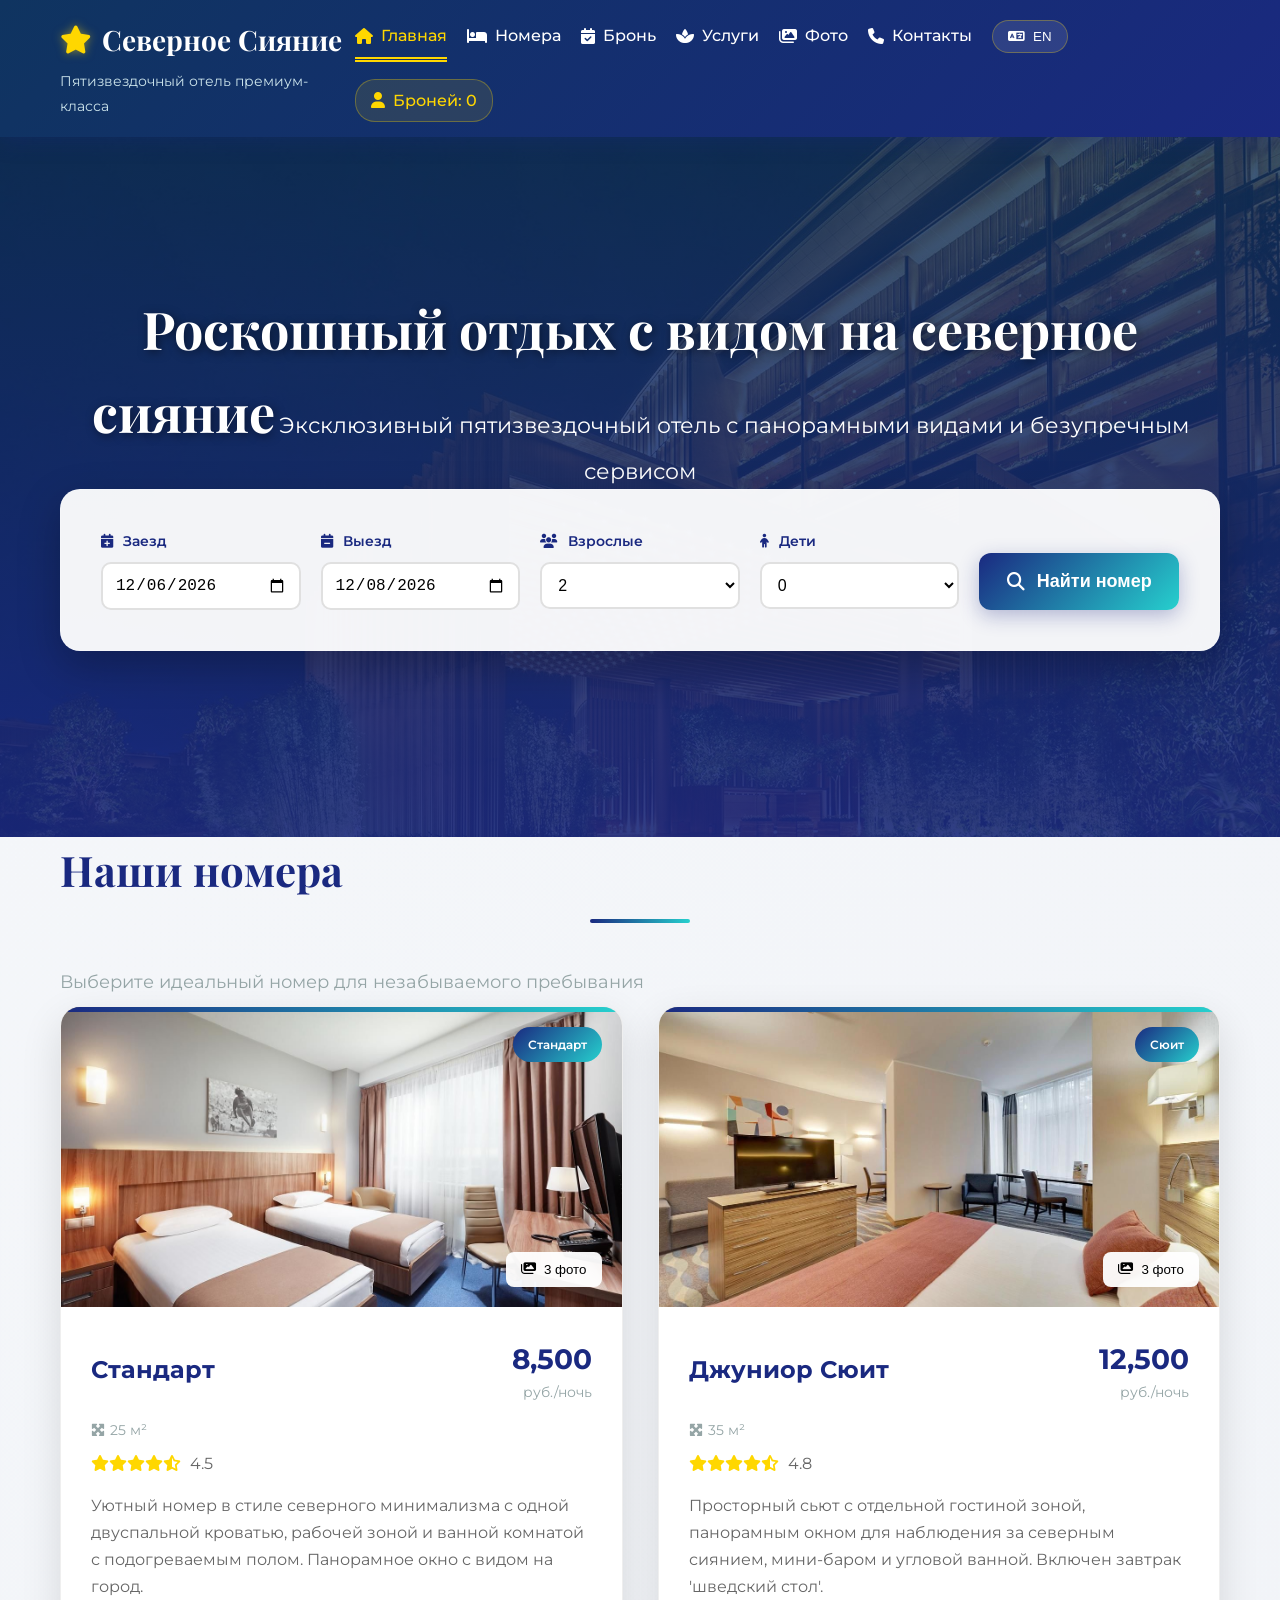
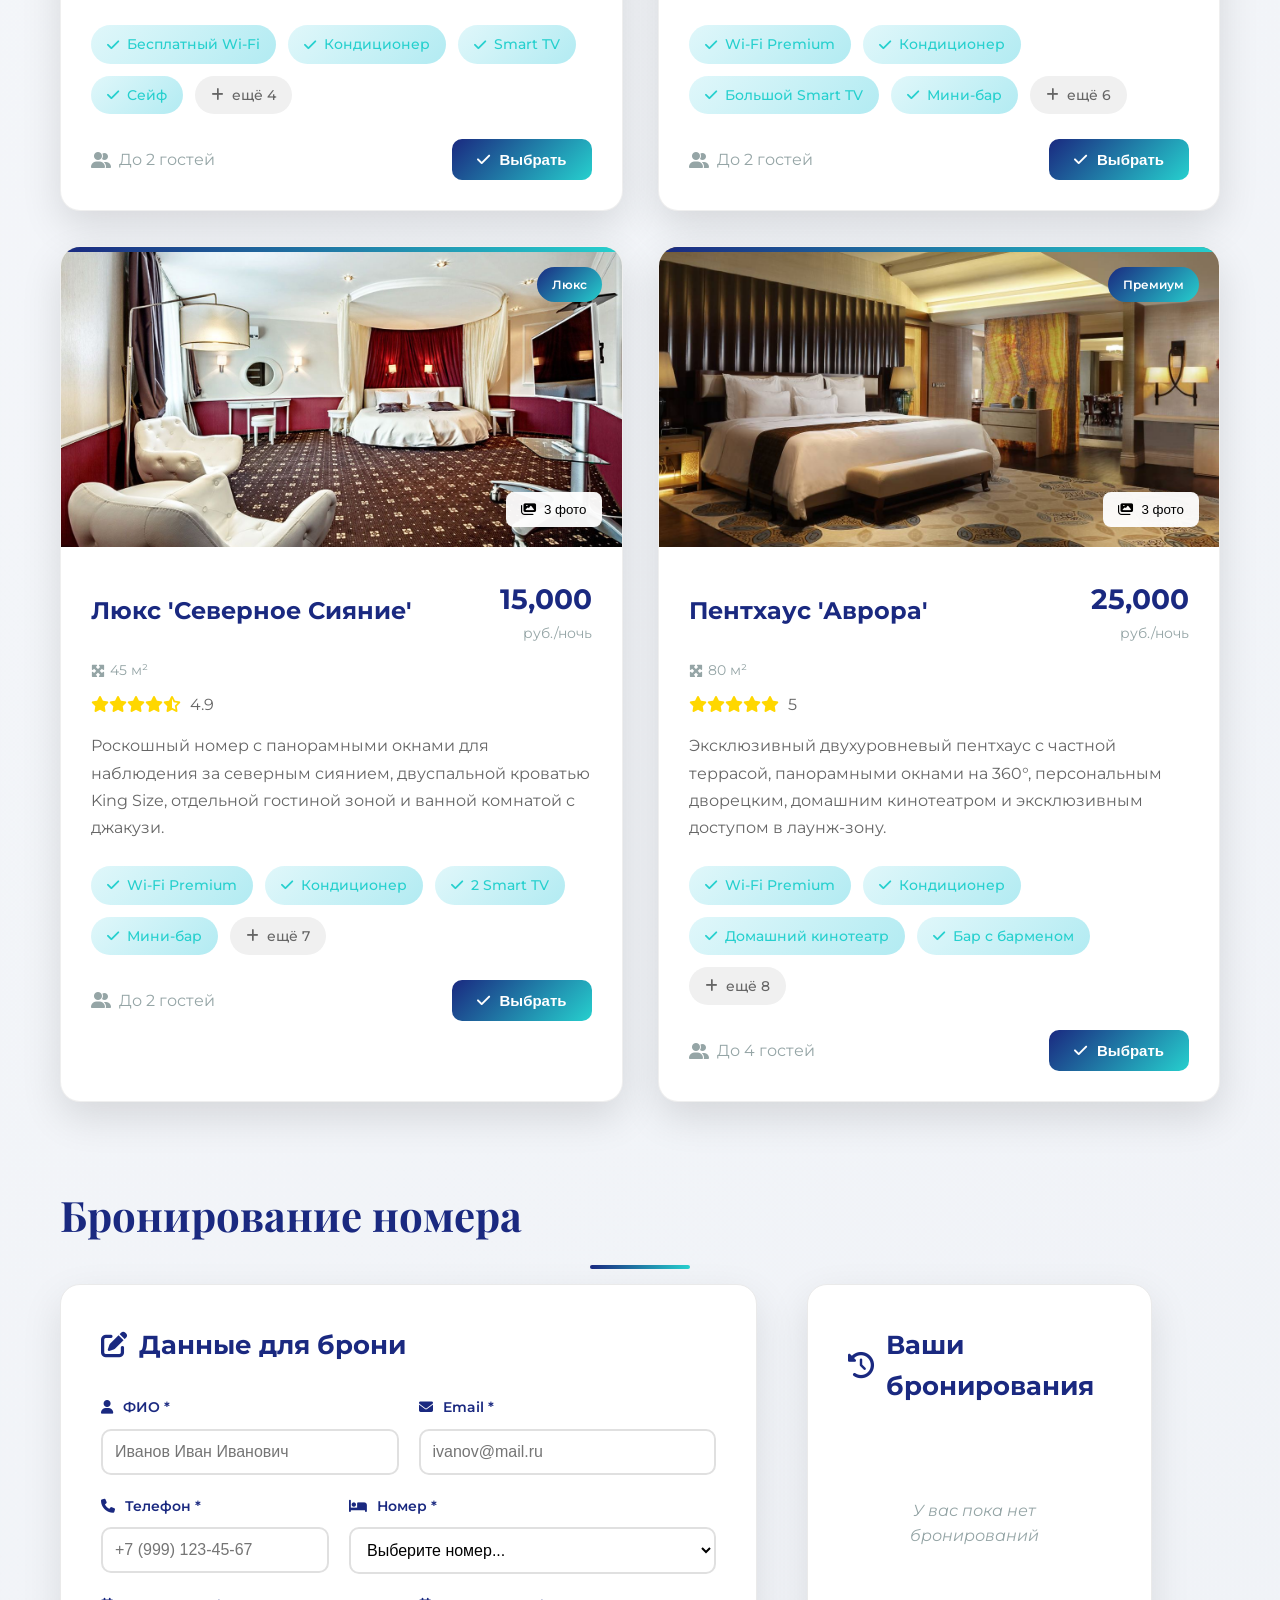
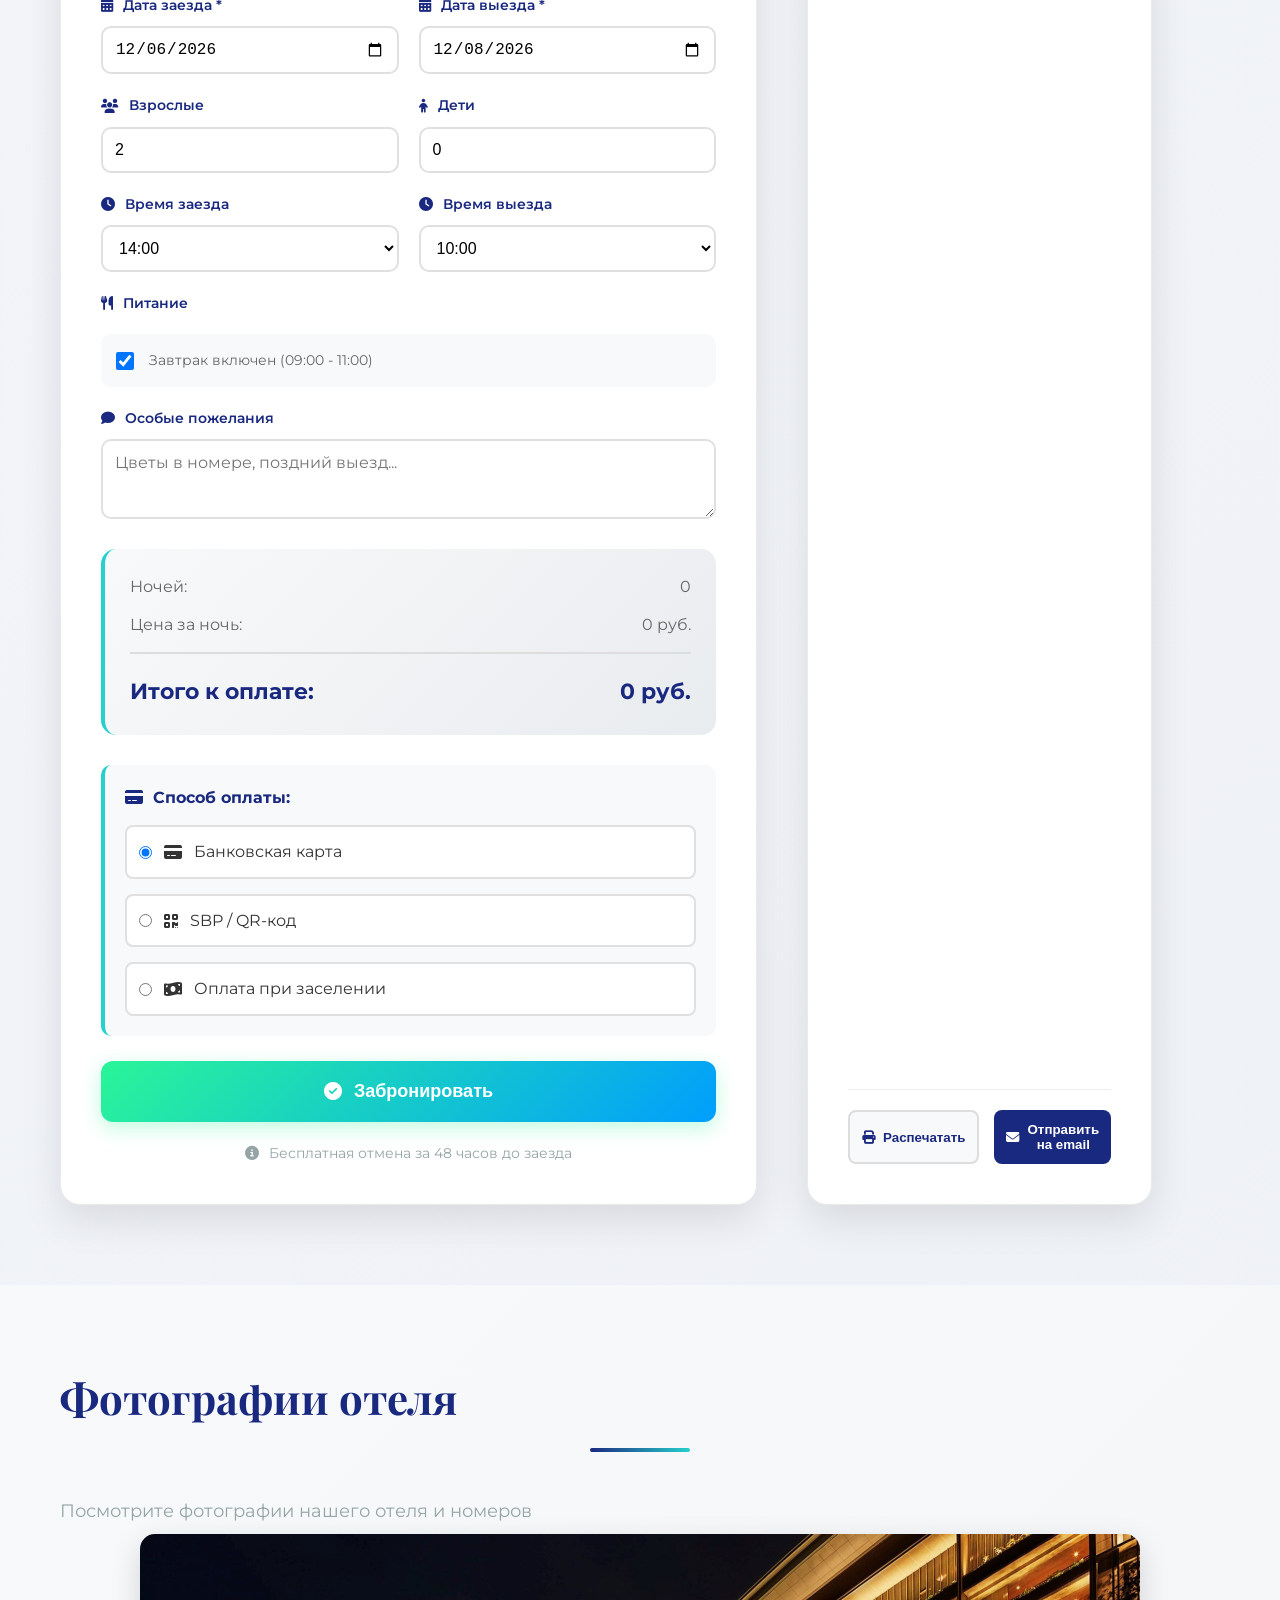
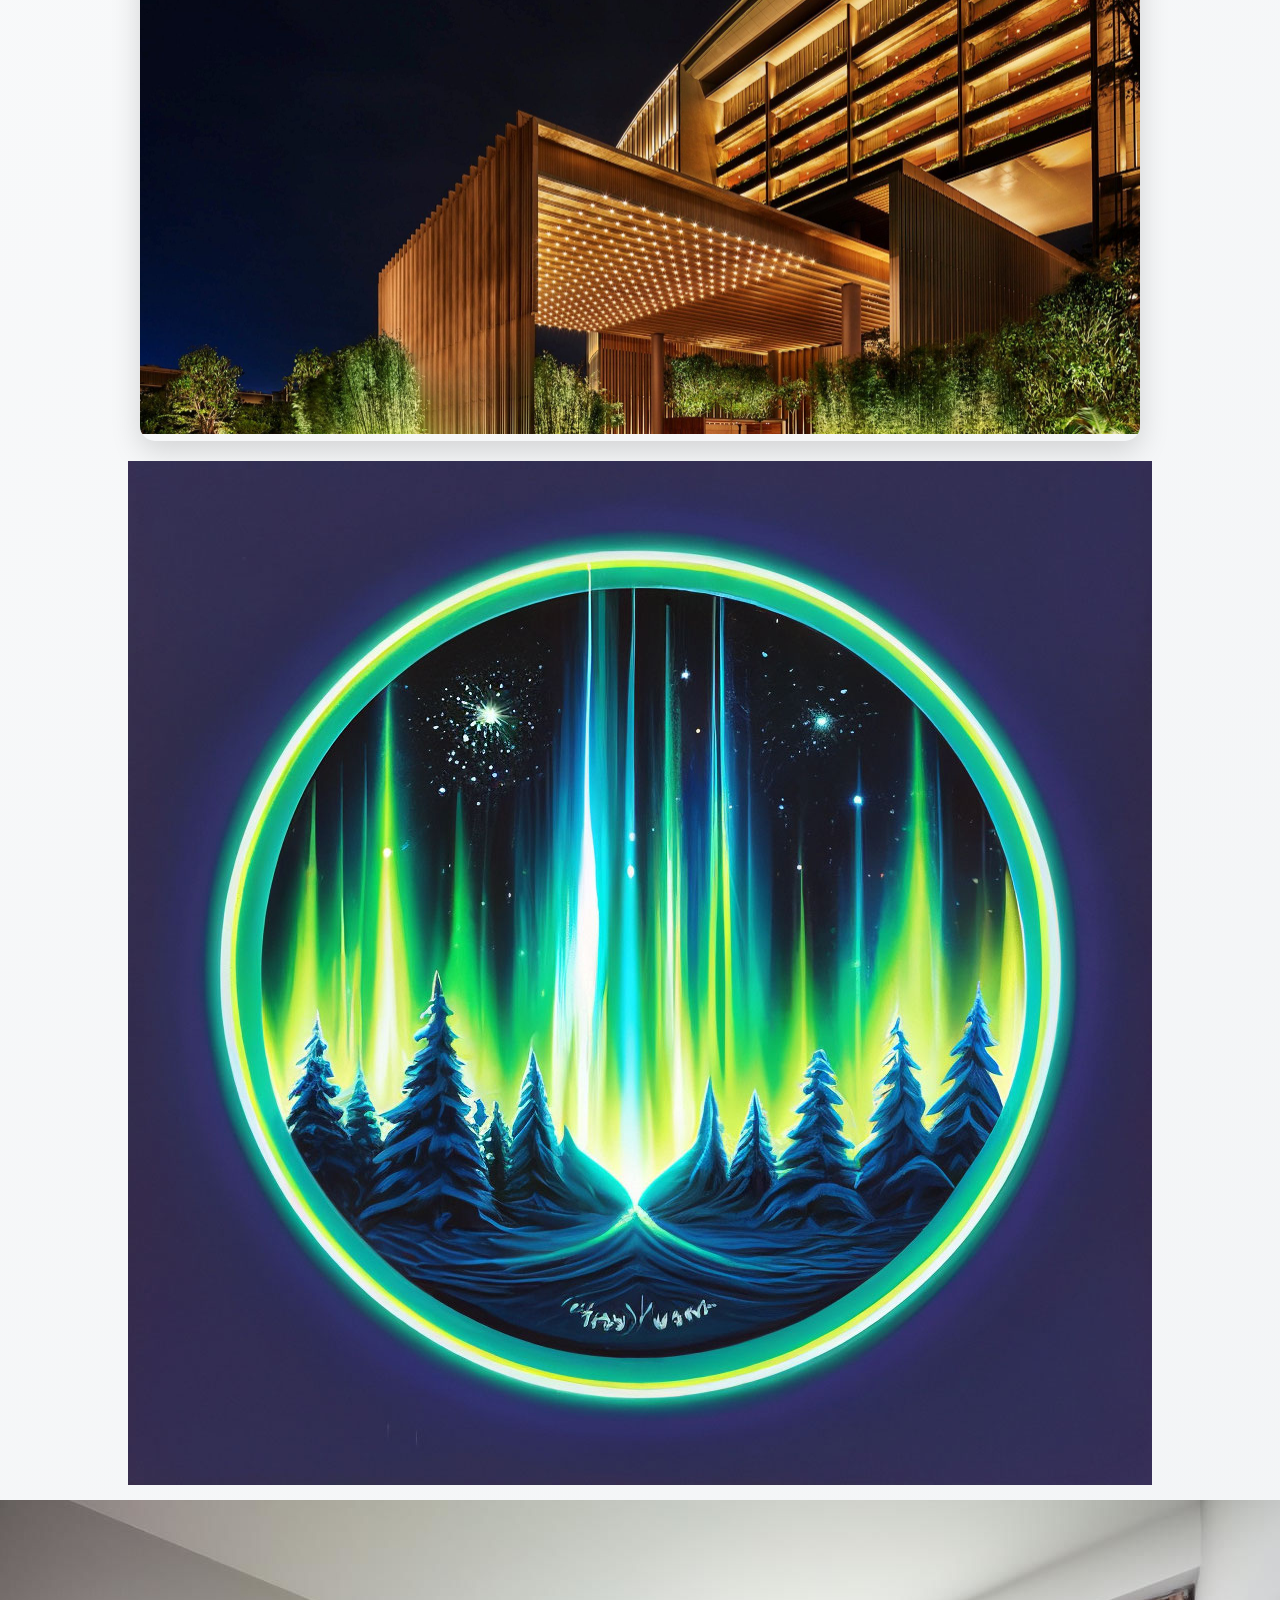
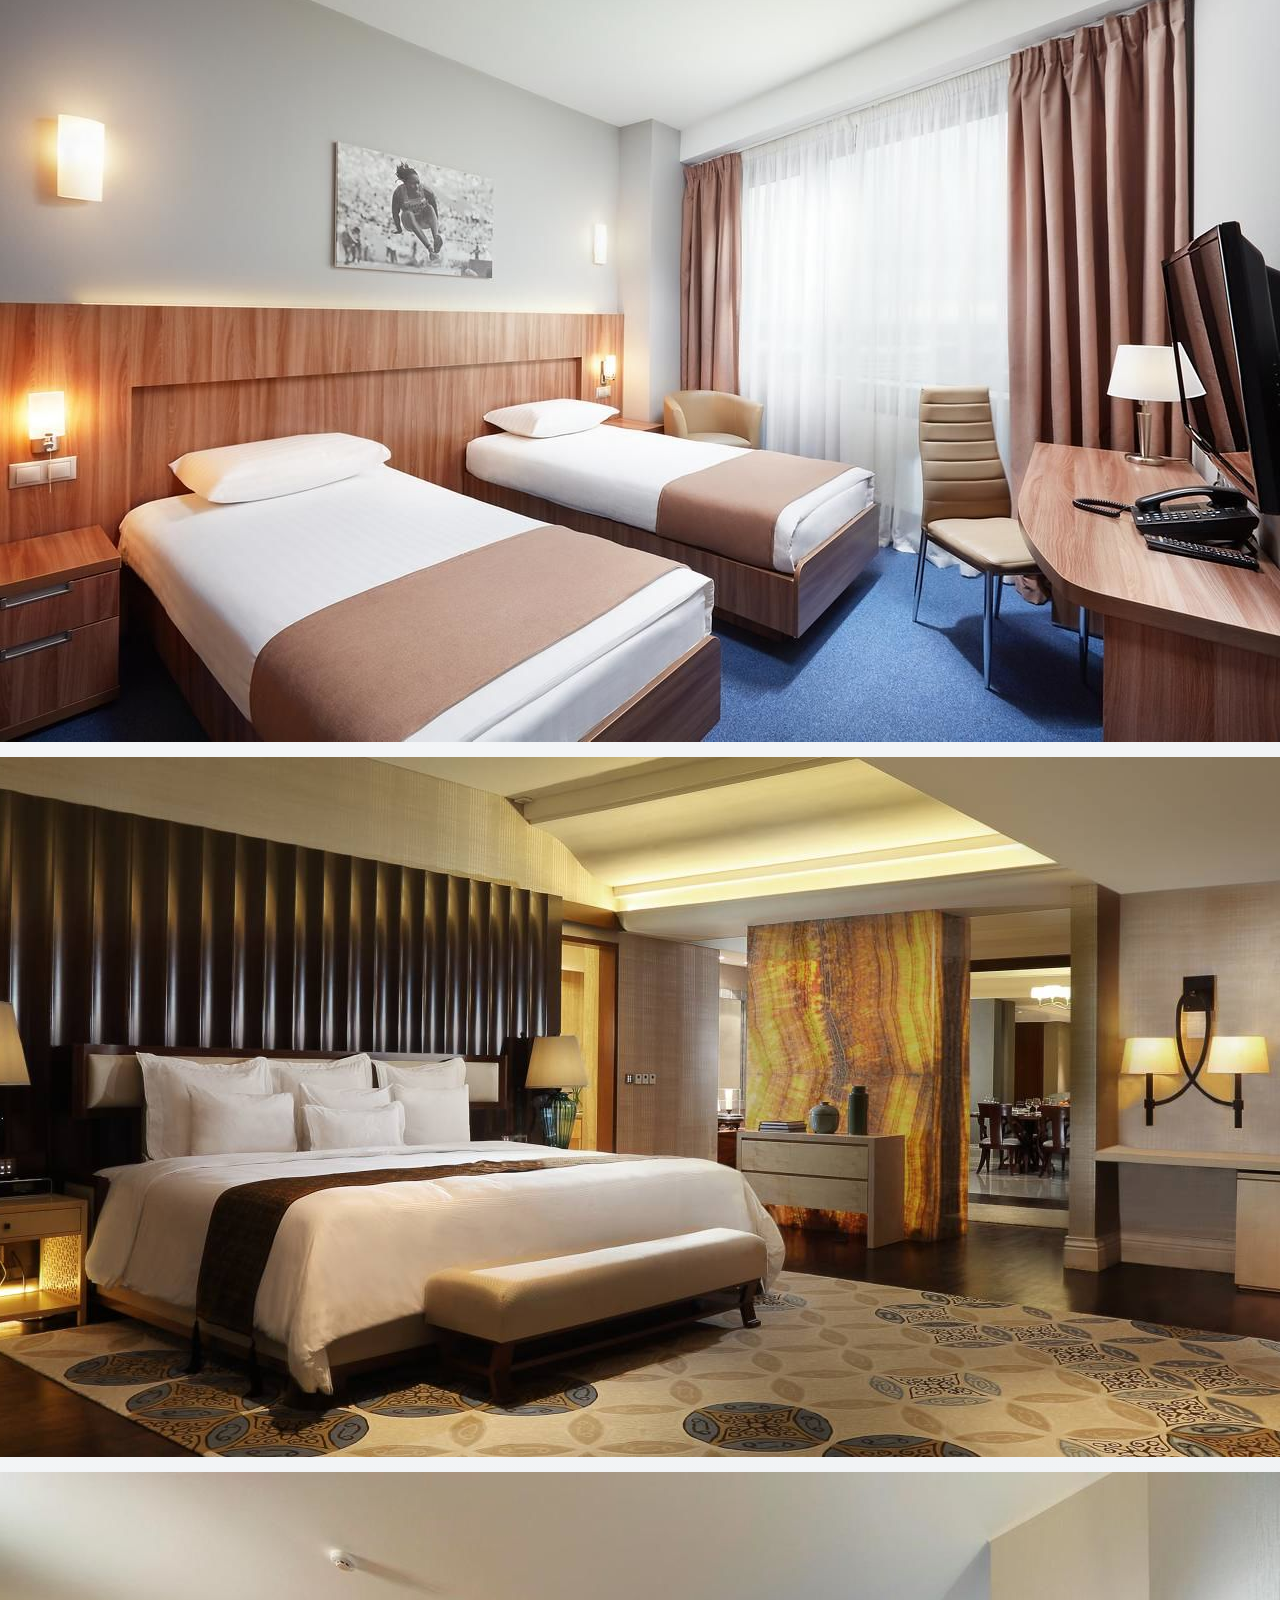
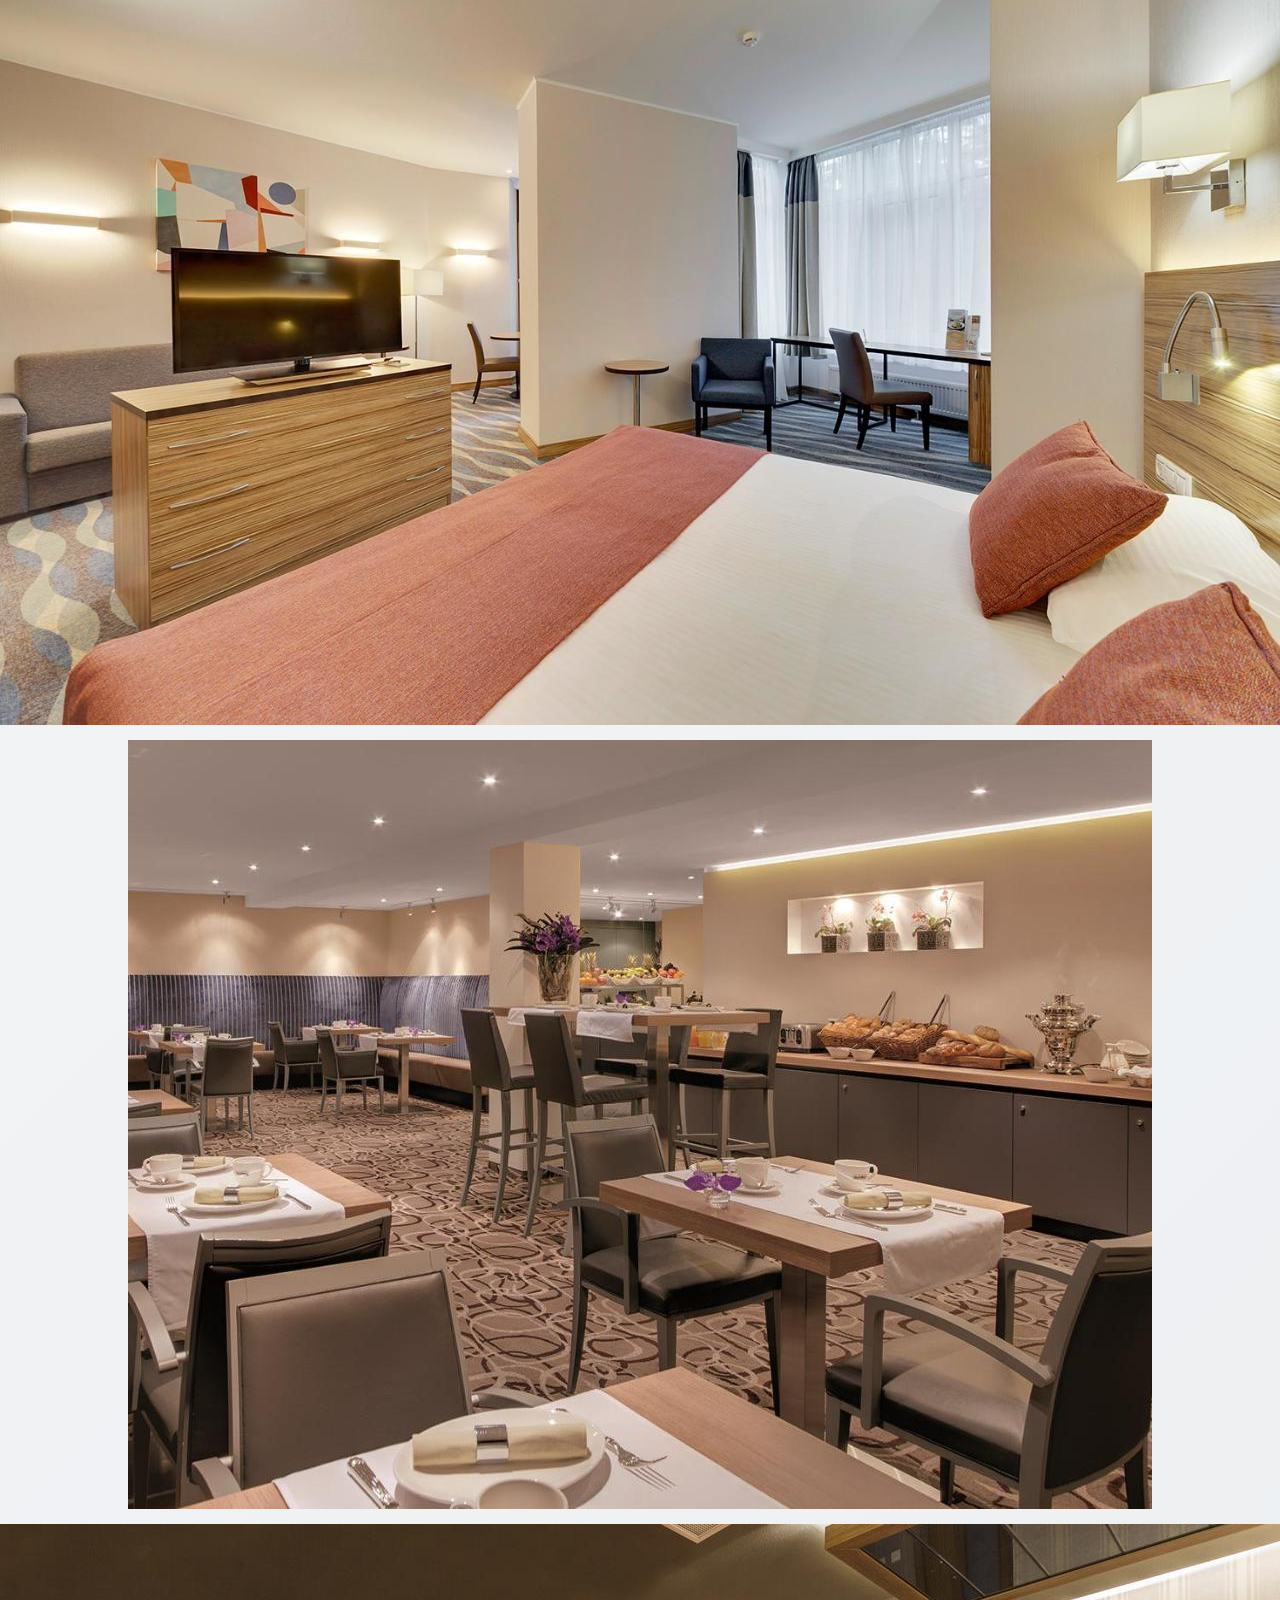
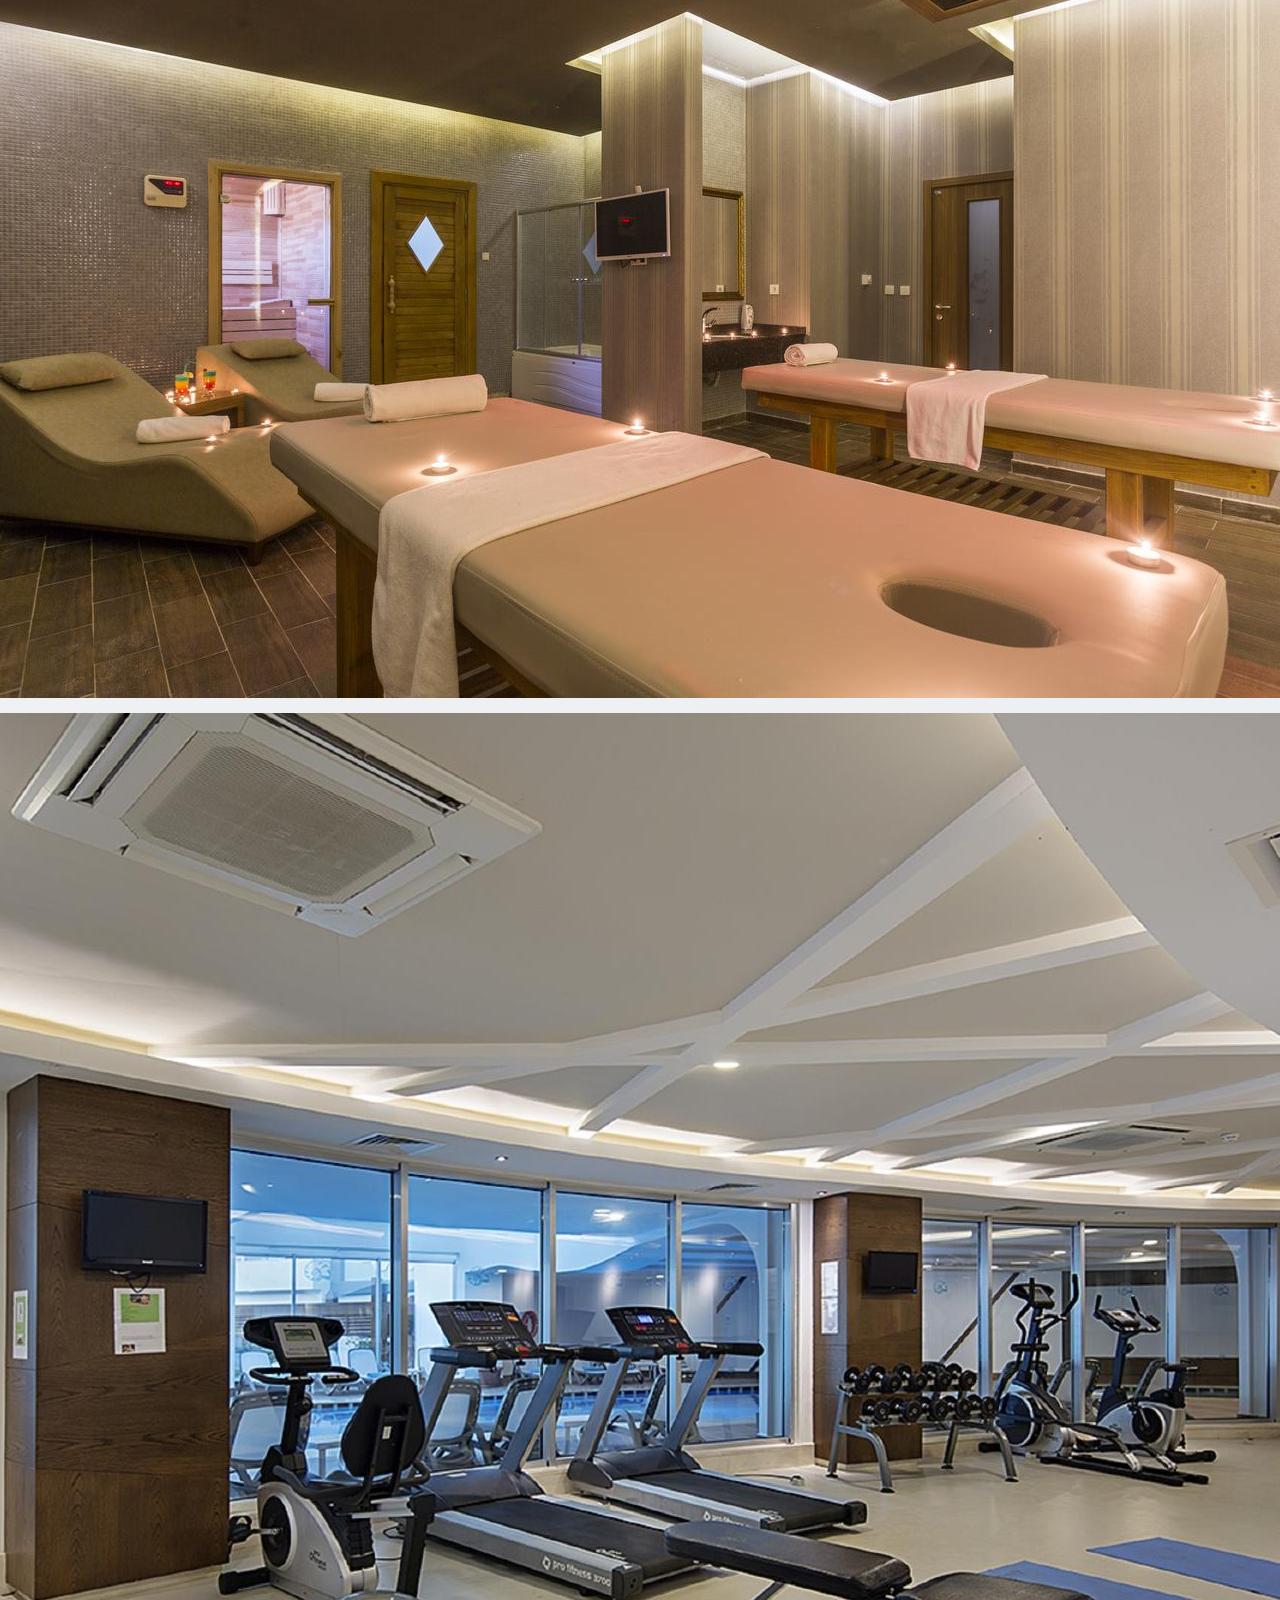
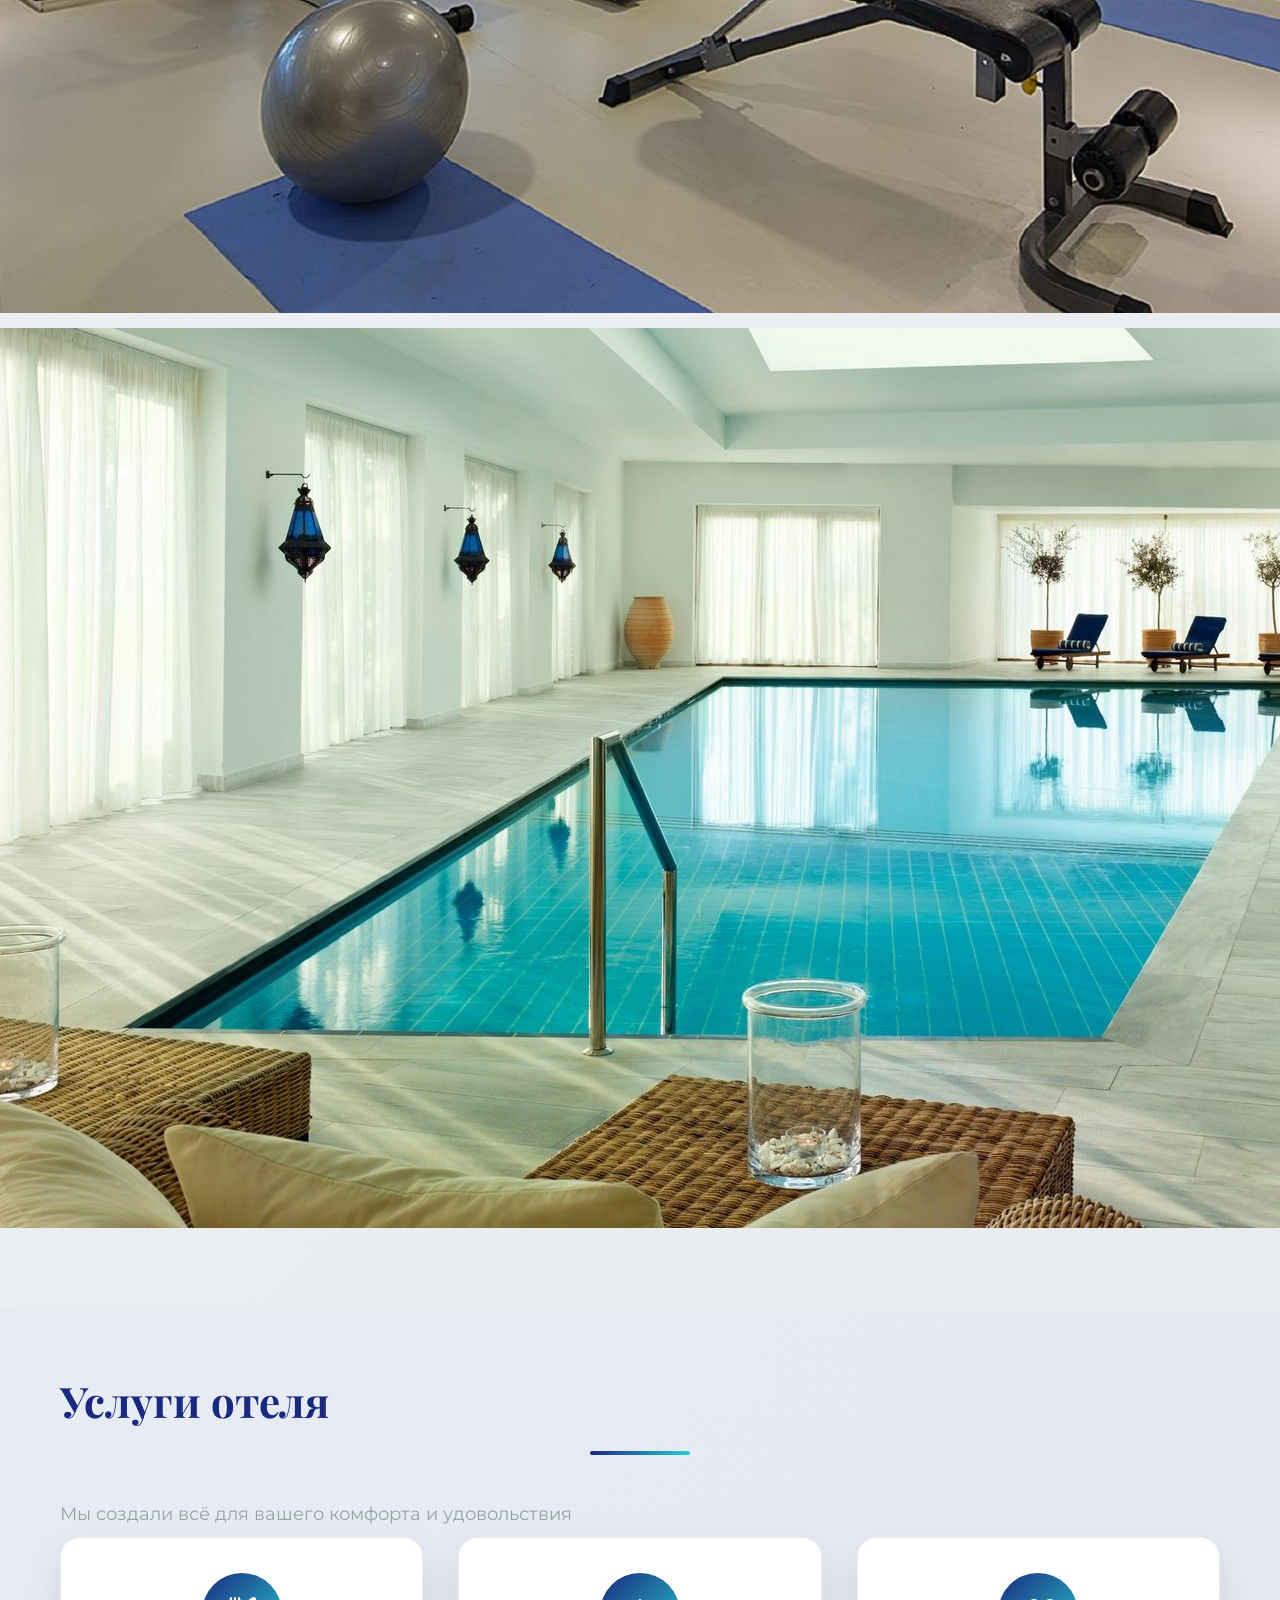
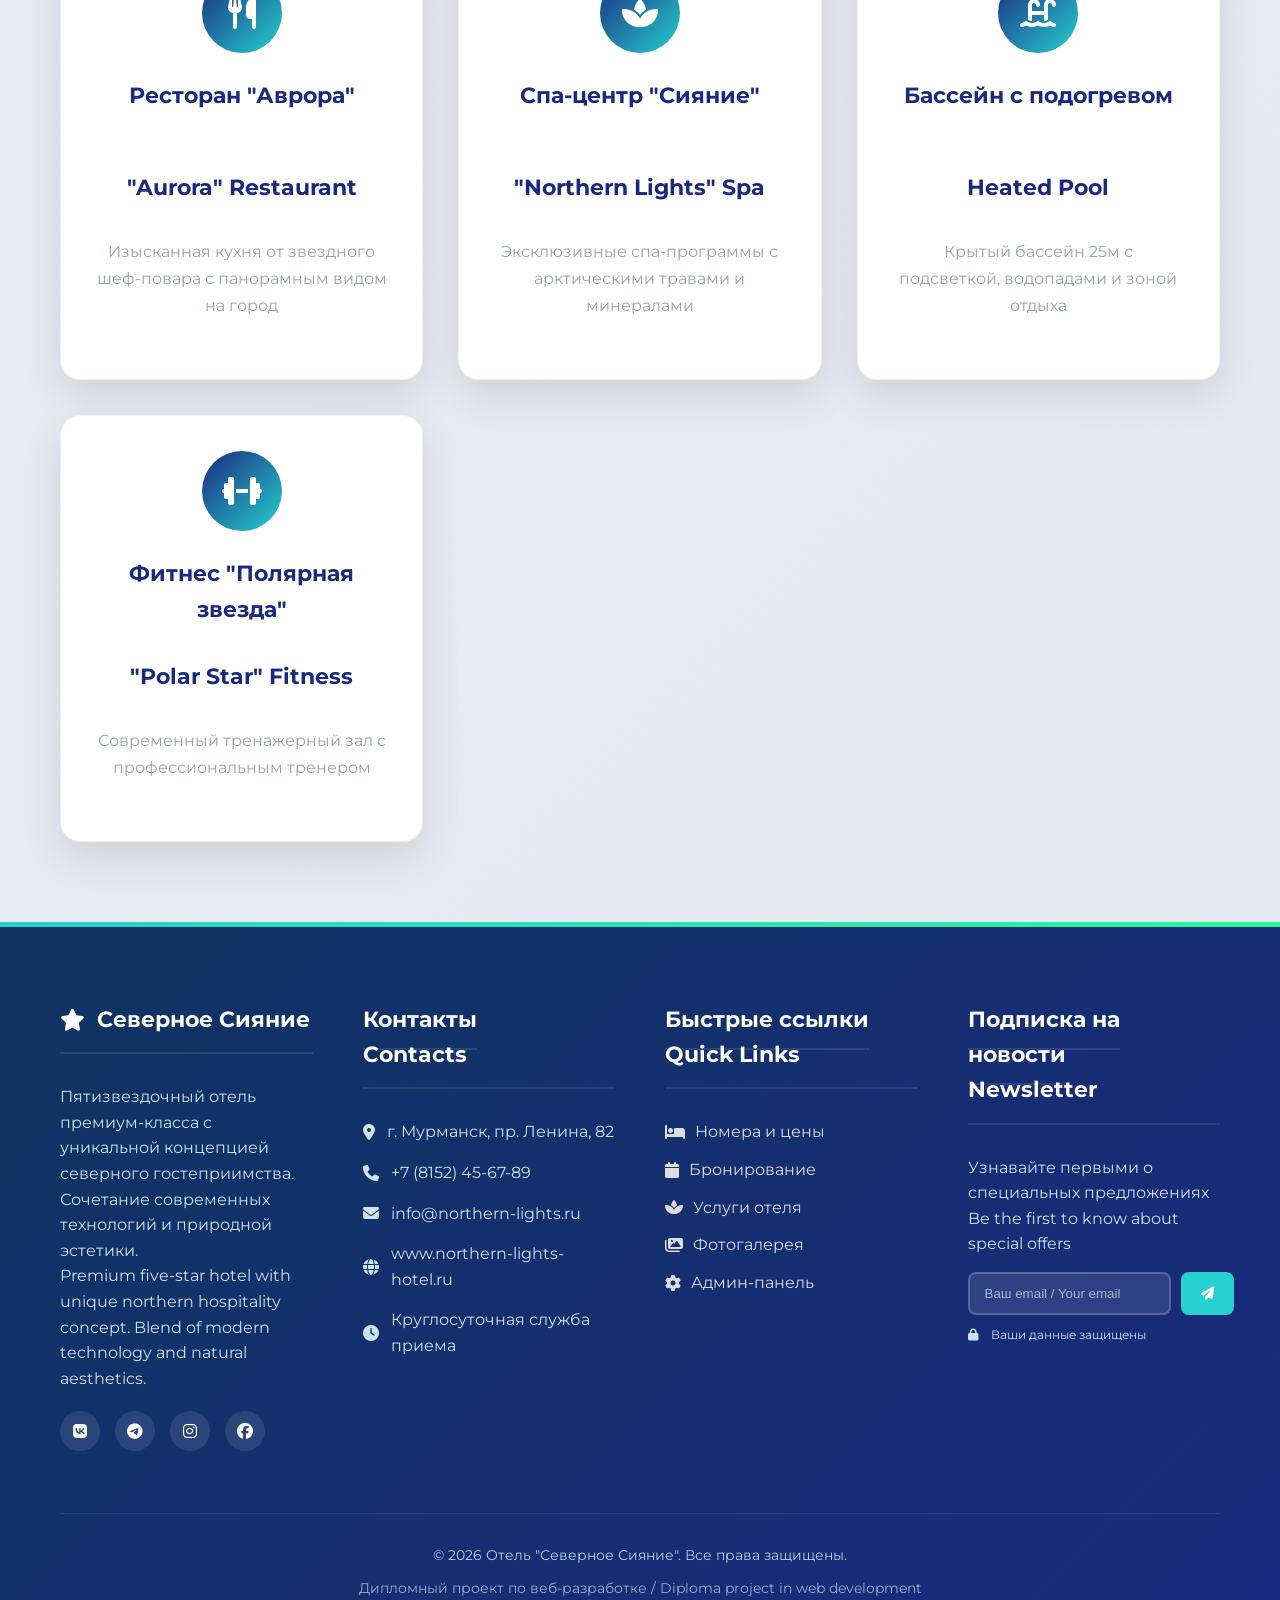
==== commit 409228ed: "Update index.html" ====
--- a/index.html
+++ b/index.html
@@ -387,7 +387,7 @@
             </div>
             
             <div class="footer-bottom">
-                <p>&copy; 2024 <span class="ru-text">Отель "Северное Сияние". Все права защищены.</span><span class="en-text">Hotel "Northern Lights". All rights reserved.</span></p>
+                <p>&copy; 2026 <span class="ru-text">Отель "Северное Сияние". Все права защищены.</span><span class="en-text">Hotel "Northern Lights". All rights reserved.</span></p>
                 <p style="font-size: 14px; margin-top: 10px; opacity: 0.8;">Дипломный проект по веб-разработке / Diploma project in web development</p>
             </div>
         </div>
@@ -443,4 +443,4 @@
     <script src="https://cdn.jsdelivr.net/npm/swiper@9/swiper-bundle.min.js"></script>
     <script src="script.js"></script>
 </body>
-</html>+</html>
